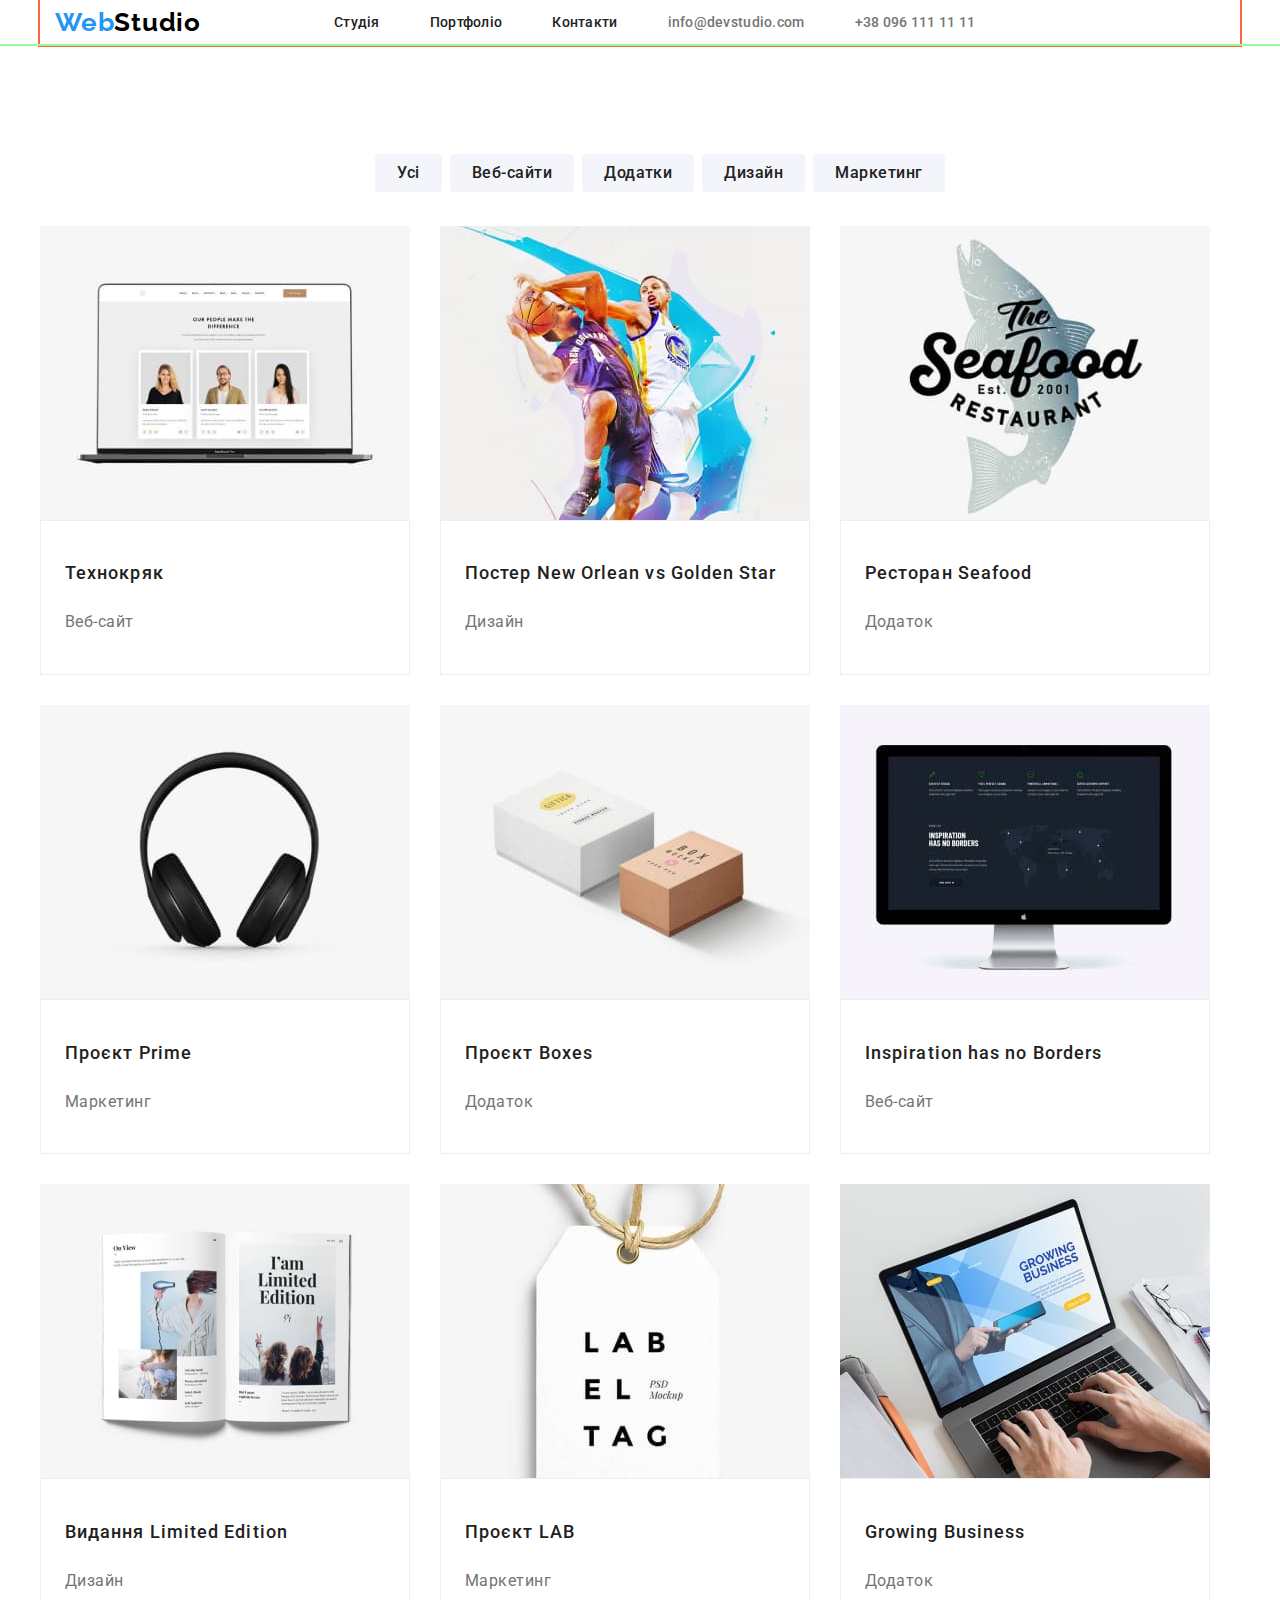
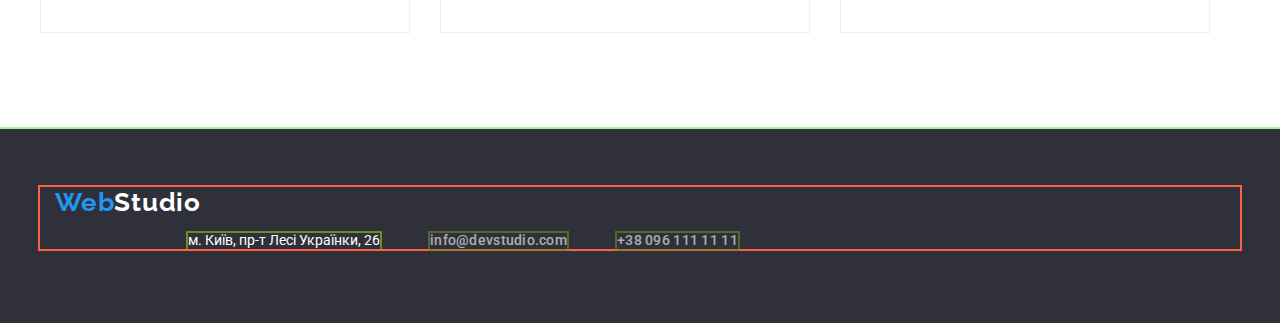
==== portfolio.html @ 07be7e71 "modern-normalize" ====
<!DOCTYPE html>
<html lang="uk">
  <head>
    <meta charset="UTF-8" />
    <meta http-equiv="X-UA-Compatible" content="IE=edge" />
    <meta name="viewport" content="width=device-width, initial-scale=1.0" />
    <meta name="description" content="Студія WebStudio, м. Київ. Інформація" />
    <link rel="preconnect" href="https://fonts.googleapis.com" />
    <link rel="preconnect" href="https://fonts.gstatic.com" crossorigin />
    <link
      href="https://fonts.googleapis.com/css2?family=Raleway:wght@700;900&family=Roboto:wght@400;500;700;900&display=swap"
      rel="stylesheet"
    />
    <link
      rel="stylesheet"
      href="https://cdnjs.cloudflare.com/ajax/libs/modern-normalize/0.6.0/modern-normalize.min.css"
    />
    <link rel="stylesheet" href="./css/styles.css" />
    <title>Студія - портфоліо</title>
  </head>
  <body>
    <header class="header">
      <div class="container">
        <nav class="navigation">
          <a class="logo" href="./index.html"><span class="logo-accent">Web</span>Studio</a>
          <ul class="nav-list no-marker-list">
            <li class="nav-item"><a class="link" href="./index.html">Студія</a></li>
            <li class="nav-item"><a class="link" href="./portfolio.html">Портфоліо</a></li>
            <li class="nav-item"><a class="link" href="#">Контакти</a></li>

            <li class="contacts-item">
              <a class="link" href="mailto:info@devstudio.com">info@devstudio.com</a>
            </li>
            <li class="contacts-item">
              <a class="link" href="tel:+380961111111">+38 096 111 11 11</a>
            </li>
          </ul>
        </nav>
      </div>
    </header>
    <main class="f-main">
      <section class="filters section-dimensions">
        <h1 class="hero-title visually-hidden">--------Портфоліо----------------------------</h1>
        <ul class="filters-list no-marker-list">
          <li class="filters-item">
            <button class="filter-button" type="button">Усі</button>
          </li>
          <li class="filters-item">
            <button class="filter-button" type="button">Веб-сайти</button>
          </li>
          <li class="filters-item">
            <button class="filter-button" type="button">Додатки</button>
          </li>
          <li class="filters-item">
            <button class="filter-button" type="button">Дизайн</button>
          </li>
          <li class="filters-item">
            <button class="filter-button" type="button">Маркетинг</button>
          </li>
        </ul>

        <ul class="cards-list no-marker-list">
          <li class="cards-item">
            <img
              class="cards-item-img"
              src="./images/img8-port1-tehnokriak.jpg"
              alt="Ноутбук"
              width="370"
              height="294"
            />
            <div class="card-wrapper">
              <h2 class="cards-item-title">Технокряк</h2>
              <p class="cards-item-text">Веб-сайт</p>
            </div>
          </li>
          <li class="cards-item">
            <img
              class="cards-item-img"
              src="./images/img9-port2-poster-basket-new-orlean-vs-golden-star.jpg"
              alt="Двоє баскетболісти з м'ячем в динаміці"
              width="370"
              height="294"
            />
            <div class="card-wrapper">
              <h2 class="cards-item-title">Постер New Orlean vs Golden Star</h2>
              <p class="cards-item-text">Дизайн</p>
            </div>
          </li>
          <li class="cards-item">
            <img
              class="cards-item-img"
              src="./images/img10-port3-restaurant-seafood.jpg"
              alt="Силует риби та напис"
              width="370"
              height="294"
            />
            <div class="card-wrapper">
              <h2 class="cards-item-title">Ресторан Seafood</h2>
              <p class="cards-item-text">Додаток</p>
            </div>
          </li>
          <li class="cards-item">
            <img
              class="cards-item-img"
              src="./images/img11-port4-project-prime.jpg"
              alt="Навушники."
              width="370"
              height="294"
            />
            <div class="card-wrapper">
              <h2 class="cards-item-title">Проєкт Prime</h2>
              <p class="cards-item-text">Маркетинг</p>
            </div>
          </li>
          <li class="cards-item">
            <img
              class="cards-item-img"
              src="./images/img12-port5-project-boxes.jpg"
              alt="Дві коробки з написами"
              width="370"
              height="294"
            />
            <div class="card-wrapper">
              <h2 class="cards-item-title">Проєкт Boxes</h2>
              <p class="cards-item-text">Додаток</p>
            </div>
          </li>
          <li class="cards-item">
            <img
              class="cards-item-img"
              src="./images/img13-port6-inspiration-has-no-borders.jpg"
              alt="Рідкокристалічний монітор темного кольору зі світлою ніжкою. На моніторі напис та карта світу на темному фоні."
              width="370"
              height="294"
            />
            <div class="card-wrapper">
              <h2 class="cards-item-title">Inspiration has no Borders</h2>
              <p class="cards-item-text">Веб-сайт</p>
            </div>
          </li>
          <li class="cards-item">
            <img
              class="cards-item-img"
              src="./images/img14-port7-vidannia-limited-edition.jpg"
              alt="Розкрита книга з написами та фото"
              width="370"
              height="294"
            />
            <div class="card-wrapper">
              <h2 class="cards-item-title">Видання Limited Edition</h2>
              <p class="cards-item-text">Дизайн</p>
            </div>
          </li>
          <li class="cards-item">
            <img
              class="cards-item-img"
              src="./images/img15-port8-project-lab.jpg"
              alt="Пеперова бирка на мотузці, напис на бирці - LABEL TAG PSD Mockup"
              width="370"
              height="294"
            />
            <div class="card-wrapper">
              <h2 class="cards-item-title">Проєкт LAB</h2>
              <p class="cards-item-text">Маркетинг</p>
            </div>
          </li>
          <li class="cards-item">
            <img
              class="cards-item-img"
              src="./images/img16-port9-growing-business.jpg"
              alt="Ноутбук з написом на екрані - Growing Business. Руки користувача на клавіатурі, окуляри справа, папки з паперами - зліва"
              width="370"
              height="294"
            />
            <div class="card-wrapper">
              <h2 class="cards-item-title">Growing Business</h2>
              <p class="cards-item-text">Додаток</p>
            </div>
          </li>
        </ul>
      </section>
    </main>
    <footer class="footer">
      <div class="container">
        <a class="logo" href="./index.html"><span class="logo-accent">Web</span>Studio</a>
        <address class="address-footer">
          <!--nav-flex-->
          <ul class="nav-list no-marker-list">
            <li class="nav-item">
              <a
                class="link"
                href="https://goo.gl/maps/CPtrU1FHBa2aNyZL9"
                target="_blank"
                rel="noopener noreferrer nofollow"
                lang="uk"
                >м. Київ, пр-т Лесі Українки, 26</a
              >
            </li>
            <li class="contacts-item">
              <a class="link" href="mailto:info@devstudio.com">info@devstudio.com</a>
            </li>
            <li class="contacts-item">
              <a class="link" href="tel:+380961111111">+38 096 111 11 11</a>
            </li>
          </ul>
        </address>
      </div>
    </footer>
  </body>
</html>
---- css/styles.css ----
html {
  box-sizing: border-box;
}
:root {
  --bgcolor: #f5f5f5;
  --bg-color-grey: #f5f4fa;
  --mainfont: 'Roboto', sans-serif;
  --bannerfont: 'Raleway', sans-serif;
  --bluebtn: #2196f3;
  --bluetextclr: var(--bluebtn);
  --white-bg: #ffffff;
  --whitetxt: #ffffff;
  --bannerclr: #2f303a;
  --fontcolorh3: #212121;
  --fontcolordescrp: #757575;
  --text-wrapper-bg: #f5f4fa;
  --fontblack: #000000;
  --greybtbn: #f4f5fa;
  --background-card-color: #eeeeee;
  --header-frame-color: #ececec;

  /*--blue-order-button-active: #188ce8;*/
  /*--logoshadow: 0px 4px 4px rgba(0, 0, 0, 0.25); /*text-shadow*/
  --our-command-bg: #f5f4fa;
  --button-to-order-active-clr: #188ce8;
  --button-to-order-box-shadow-color: rgba(0, 0, 0, 0.15);
  --opasity-const: 0.6;
}

*,
*::before,
*::after {
  box-sizing: inherit;
}

.h1,
.h2,
.h3,
.h4,
.h5,
.h6,
.ul,
.p {
  margin: 0;
  padding: 0;
}

body {
  background-color: var(--white-bg);
  font-family: var(--mainfont);
  font-size: 14px;
  color: var(--fontblack); /*--fontcolordescrp*/
}

img {
  display: block;
  max-width: 100%;
  height: auto;
}
.visually-hidden {
  position: absolute;
  white-space: nowrap;
  width: 1px;
  height: 1px;
  overflow: hidden;
  border: 0;
  padding: 0;
  clip: rect(0 0 0 0);
  clip-path: inset(50%);
  margin: -1px;
}
.container {
  width: 1200px;
  margin-left: auto;
  margin-right: auto;
  padding-left: 15px;
  padding-right: 15px;
  outline: 2px solid tomato; /*Репета-стайл*/
}

/*.contact-list*/
.nav-flex,
.navigation {
  display: flex;
  align-items: center;
}
/*.nav-block {
  display: block;
}*/
/*
.contact-list {
  display: flex;
  margin-left: auto;
  gap: 50px;
}*/
.section-dimensions {
  width: 100%;
  padding-top: 94px;
  padding-bottom: 94px;
  outline: 2px solid palegreen; /*Репета-стайл*/
}
.feature-text,
.team-person-text {
  color: var(--fontcolordescrp);
}

.header {
  border-bottom: 1px solid var(--header-frame-color);
}
/*
.f-main {
  border: 1px solid #eeeeee;
}
*/
.no-marker-list {
  list-style-type: none;
}
.navigation .link {
  font-weight: 500;
  font-size: 14px;
  line-height: 1.14;
  letter-spacing: 0.02em;
  text-decoration: none;
  color: var(--fontcolorh3);
}
.contacts-item .link {
  font-weight: 500;
  font-size: 14px;
  line-height: 1.14;
  letter-spacing: 0.02em;
  text-decoration: none;
  color: var(--fontcolordescrp);
}
.footer {
  padding-top: 60px;
  padding-bottom: 60px;
  color: var(--whitetxt);
  background-color: var(--bannerclr);
  /*margin-left: 0px;
  flex-direction: column;
  text-align: left;*/
}
.footer .logo {
  display: inline-block;
  margin-bottom: 20 px;
  /*margin: 0 auto;*/
}
.footer .link {
  line-height: 1.14;
  text-decoration: none;
  font-style: normal;
  color: var(--whitetxt);
  vertical-align: middle;
}
.footer .contacts-item {
  opacity: var(--opasity-const);
}

.address-footer {
  /*margin-left: 0px;
  flex-direction: column;
  text-align: left;*/
}
.address-footer .link {
  /*padding-left: 0px;*/
  display: inline-block;
  /*max-width: 231px;*/
  margin: 0 auto;
  outline: 2px solid olivedrab; /*Репета-стайл*/
}

.nav-list {
  display: flex;
  gap: 50px;
  margin-left: 93px;
}
.logo {
  font-size: 26px;
  letter-spacing: 0.03em;
  text-decoration: none;
  font-family: var(--bannerfont);
  color: inherit; /*var(--fontblack);*/
  font-weight: 700;
  line-height: 1.19;
}
.logo-accent {
  color: var(--bluetextclr);
}

.no-marker-list .nav-item > .link:hover,
.no-marker-list .contacts-item > .link:hover {
  color: var(--bluetextclr);
  cursor: pointer;
}
.no-marker-list .nav-item > .link:active,
.no-marker-list .contacts-item > .link:active {
  color: var(--bluetextclr);
}
.no-marker-list .nav-item > .link:focus,
.no-marker-list .contacts-item > .link:focus {
  color: var(--bluetextclr);
}

.all-big-chars {
  text-transform: uppercase;
}
.hero {
  width: 100%;
  background-color: var(--bannerclr);
  padding-top: 200px;
  padding-bottom: 200px;
  text-align: center;
}

.hero-title {
  max-width: 696px;
  margin-bottom: 30px;
  margin-left: auto;
  margin-right: auto;
  font-size: 44px;
  letter-spacing: 0.06em;
  font-weight: 900;
  color: var(--whitetxt);
  line-height: 1.36;
}

.hero-button {
  display: inline-block;
  padding: 10px 32px;
  min-width: 216px;
  font-family: inherit;
  color: var(--whitetxt);
  /*border-collapse: collapse;*/
  border: none;
  background-color: var(--bluebtn);
  cursor: pointer;
  box-shadow: 0px 4px 4px var(--button-to-order-box-shadow-color);
  font-size: 16px;
  /*width: 216px;*/
  /*height: 50px;*/
  border-radius: 4px;
  font-weight: 700;
  line-height: 1.87;
  letter-spacing: 0.06em;
}
.hero-button:hover,
.hero-button:focus {
  background: var(--button-to-order-active-clr);
}

.features {
  /*display: flex;*/
  /*padding-left: 215px;
  padding-right: 215px;*/
}
.features-list {
  display: flex;
  flex-direction: row;
  gap: 30px;
}
.feature-item {
  width: 270px;
}
.feature-title {
  margin-bottom: 10px;
  text-transform: uppercase;
  color: var(--fontcolorh3);
  font-weight: 700;
  font-size: 14px;
  line-height: 1.14;
  letter-spacing: 0.03em;
}
.feature-text {
  line-height: 1.71;
  width: 270px;
  letter-spacing: 0.03em;
}

.about {
  margin-top: 0;
  /*padding-top: 0;*/
}
.about-title {
  margin-bottom: 50px;
  font-size: 36px;
  line-height: 1.16;
  letter-spacing: 0.03em;
  color: var(--fontcolorh3);
  text-align: center;
}

.about-list {
  display: flex;
  flex-direction: row;
  gap: 30px;
}
.about-item {
}
.about-image {
}

.features-title,
.team-title {
  font-size: 36px;
  font-weight: 700;
  color: var(--fontcolorh3);
  line-height: 1.16;
  letter-spacing: 0.03em;
  text-align: center;
}

.team {
  background-color: var(--our-command-bg);
  margin-top: 0;
  /*padding-top: 0;*/
}
.team-list {
  display: flex;
  flex-direction: row;
  gap: 30px;
}
.text-wrapper {
  margin-bottom: 0px;
  padding-bottom: 30px;
  padding-top: 30px;
  width: 270px;
  border-radius: 0px 0px 4px 4px;
  /*box-shadow: 0px 1px 3px rgba(0, 0, 0, 0.12), 0px 1px 1px rgba(0, 0, 0, 0.14),
    0px 2px 1px rgba(0, 0, 0, 0.2);*/
  text-align: center;
  background: var(--white-bg);
}
.team-person-title {
  font-size: 16px;
  font-weight: 500;
  color: var(--fontcolorh3);
  line-height: 1.19;
  letter-spacing: 0.03em;
}

.team-person-text {
  font-size: 16px;
  color: var(--fontcolordescrp);
  line-height: 1.19;
  letter-spacing: 0.03em;
}
/*.feature-item {
  width: 270px;
}*/
.filters {
  /*background-color: var(--bg-color-grey);*/
}
.filters-list {
  display: flex;
  flex-direction: row;
  justify-content: center;
  gap: 8px;
  margin-bottom: 34px;
}
.filter-button {
  border: none;
  border-radius: 4px;
  padding: 6px 22px;
  cursor: pointer;
  background-color: var(--greybtbn);
  color: var(--fontcolorh3);
  font-size: 16px;
  font-family: inherit;
  font-weight: 500;
  line-height: 1.6;
  text-align: center;
  letter-spacing: 0.03em;
}
.filters-list .filter-button:hover,
.filters-list .filter-button:focus {
  background-color: var(--bluebtn);
  color: var(--whitetxt);
  /* box-shadow: 0px 3px 1px rgba(0, 0, 0, 0.1), 0px 1px 2px rgba(0, 0, 0, 0.08),
    0px 2px 2px rgba(0, 0, 0, 0.12);*/
}

.cards {
  /**/
}
.cards-list {
  display: flex;
  flex-wrap: wrap;
  /*flex-direction: row;*/
  margin-bottom: -30px;
  margin-right: -30px;
  /*gap: 30px;*/
}
.cards-item {
  /*background-color: var(--background-card-color);*/
  width: calc(100% / 3) - 30px;
  margin-right: 30px;
  margin-bottom: 30px;
}
.card-wrapper {
  padding: 20px 24px;
  border: 1px solid var(--background-card-color);
  background-color: var(--white-bg);
}
.cards-item-img {
}
.cards-item-title {
  margin-bottom: 4px;
  font-size: 18px;
  font-weight: 500;
  color: var(--fontcolorh3);
  line-height: 2;
  letter-spacing: 0.06em;
}
.cards-item-text {
  font-size: 16px;
  color: var(--fontcolordescrp);
  line-height: 1.88;
  letter-spacing: 0.03em;
}
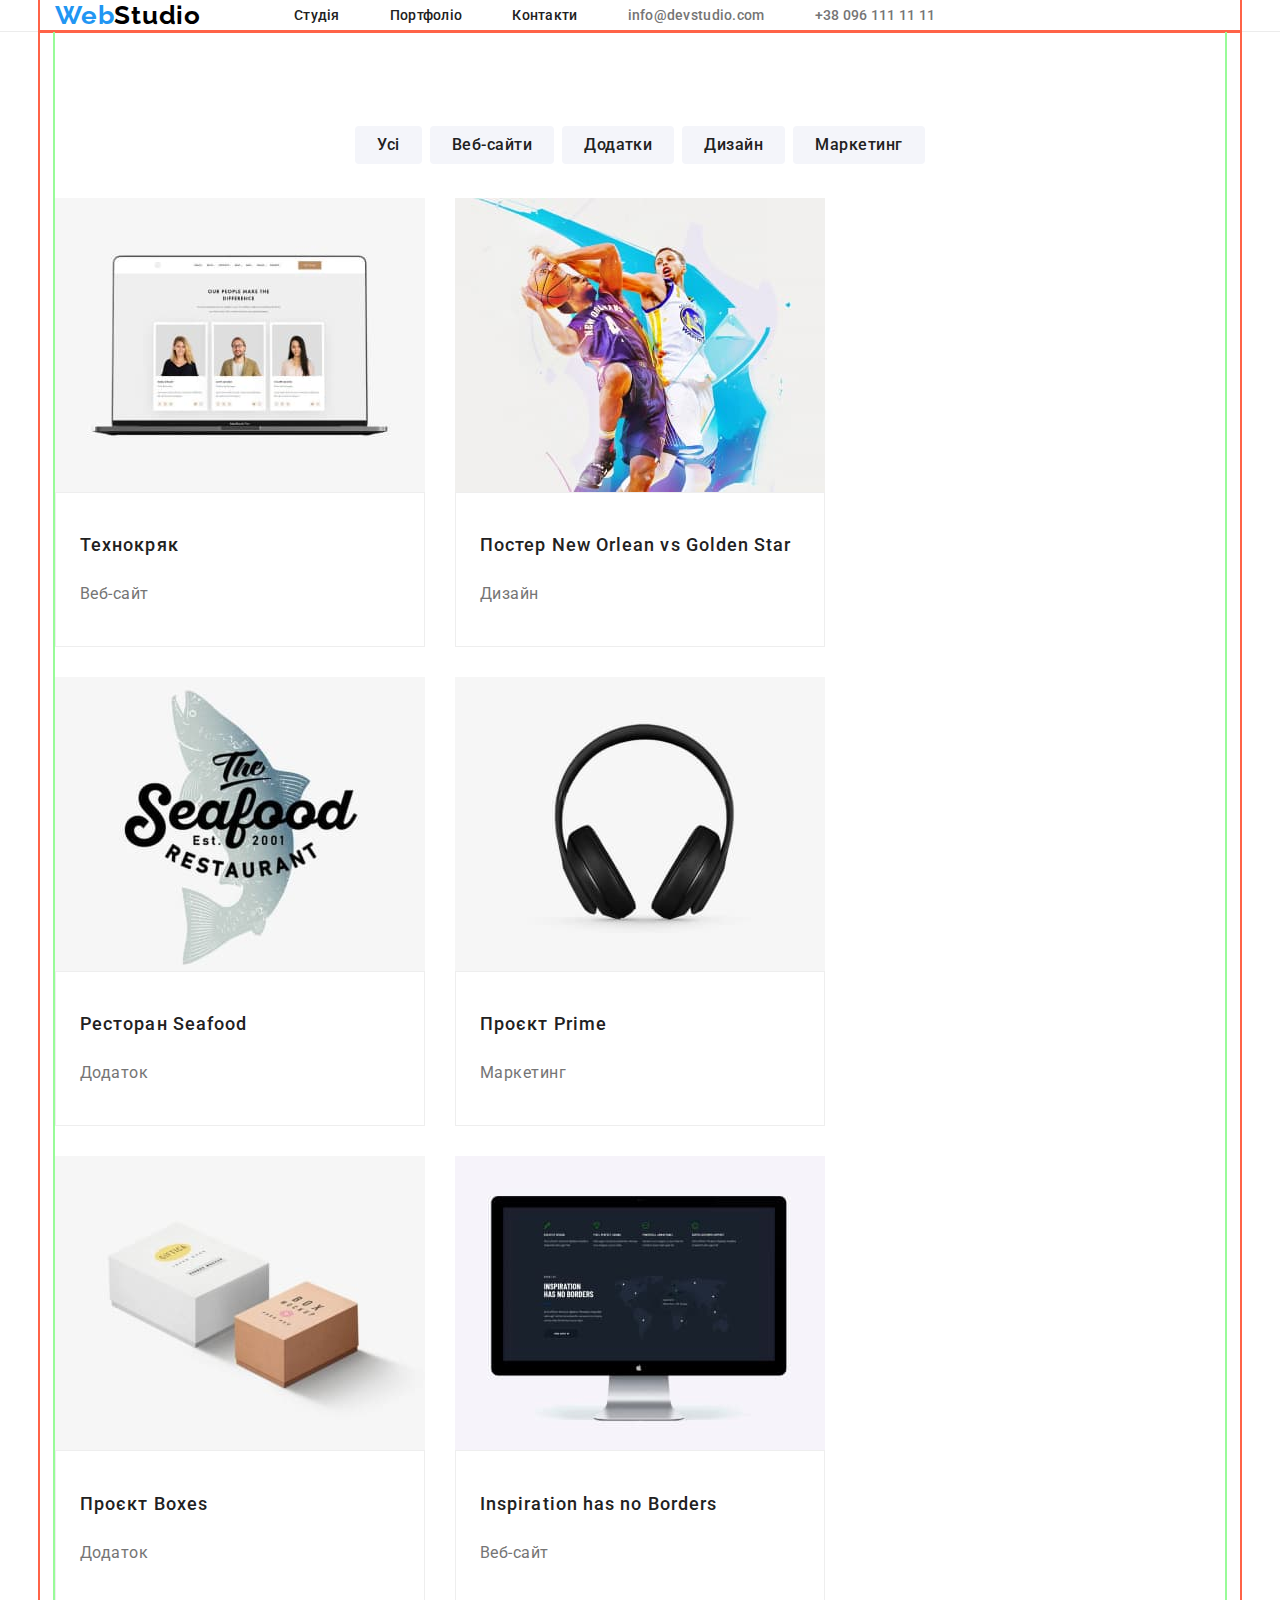
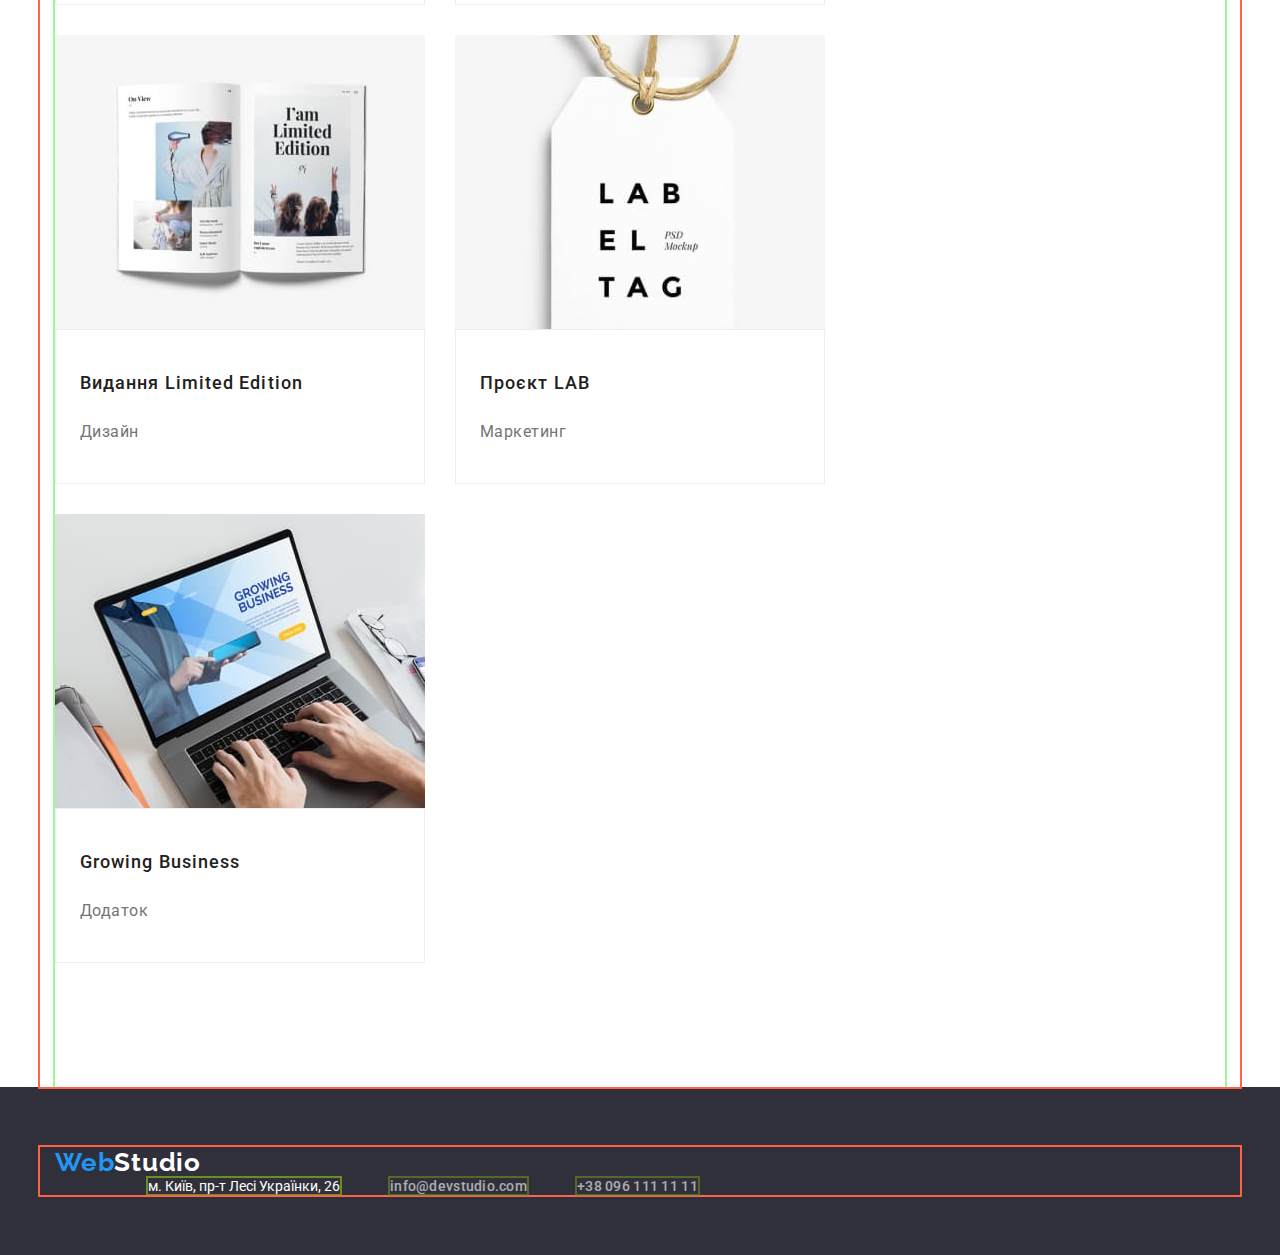
==== commit f864efcf: "some ul" ====
--- a/portfolio.html
+++ b/portfolio.html
@@ -22,7 +22,9 @@
     <header class="header">
       <div class="container">
         <nav class="navigation">
-          <a class="logo" href="./index.html"><span class="logo-accent">Web</span>Studio</a>
+          <a class="logo header-logo" href="./index.html"
+            ><span class="logo-accent">Web</span>Studio</a
+          >
           <ul class="nav-list no-marker-list">
             <li class="nav-item"><a class="link" href="./index.html">Студія</a></li>
             <li class="nav-item"><a class="link" href="./portfolio.html">Портфоліо</a></li>
@@ -39,146 +41,148 @@
       </div>
     </header>
     <main class="f-main">
-      <section class="filters section-dimensions">
-        <h1 class="hero-title visually-hidden">--------Портфоліо----------------------------</h1>
-        <ul class="filters-list no-marker-list">
-          <li class="filters-item">
-            <button class="filter-button" type="button">Усі</button>
-          </li>
-          <li class="filters-item">
-            <button class="filter-button" type="button">Веб-сайти</button>
-          </li>
-          <li class="filters-item">
-            <button class="filter-button" type="button">Додатки</button>
-          </li>
-          <li class="filters-item">
-            <button class="filter-button" type="button">Дизайн</button>
-          </li>
-          <li class="filters-item">
-            <button class="filter-button" type="button">Маркетинг</button>
-          </li>
-        </ul>
+      <div class="container">
+        <section class="filters section-dimensions">
+          <h1 class="hero-title visually-hidden">--------Портфоліо----------------------------</h1>
+          <ul class="filters-list no-marker-list">
+            <li class="filters-item">
+              <button class="filter-button" type="button">Усі</button>
+            </li>
+            <li class="filters-item">
+              <button class="filter-button" type="button">Веб-сайти</button>
+            </li>
+            <li class="filters-item">
+              <button class="filter-button" type="button">Додатки</button>
+            </li>
+            <li class="filters-item">
+              <button class="filter-button" type="button">Дизайн</button>
+            </li>
+            <li class="filters-item">
+              <button class="filter-button" type="button">Маркетинг</button>
+            </li>
+          </ul>
 
-        <ul class="cards-list no-marker-list">
-          <li class="cards-item">
-            <img
-              class="cards-item-img"
-              src="./images/img8-port1-tehnokriak.jpg"
-              alt="Ноутбук"
-              width="370"
-              height="294"
-            />
-            <div class="card-wrapper">
-              <h2 class="cards-item-title">Технокряк</h2>
-              <p class="cards-item-text">Веб-сайт</p>
-            </div>
-          </li>
-          <li class="cards-item">
-            <img
-              class="cards-item-img"
-              src="./images/img9-port2-poster-basket-new-orlean-vs-golden-star.jpg"
-              alt="Двоє баскетболісти з м'ячем в динаміці"
-              width="370"
-              height="294"
-            />
-            <div class="card-wrapper">
-              <h2 class="cards-item-title">Постер New Orlean vs Golden Star</h2>
-              <p class="cards-item-text">Дизайн</p>
-            </div>
-          </li>
-          <li class="cards-item">
-            <img
-              class="cards-item-img"
-              src="./images/img10-port3-restaurant-seafood.jpg"
-              alt="Силует риби та напис"
-              width="370"
-              height="294"
-            />
-            <div class="card-wrapper">
-              <h2 class="cards-item-title">Ресторан Seafood</h2>
-              <p class="cards-item-text">Додаток</p>
-            </div>
-          </li>
-          <li class="cards-item">
-            <img
-              class="cards-item-img"
-              src="./images/img11-port4-project-prime.jpg"
-              alt="Навушники."
-              width="370"
-              height="294"
-            />
-            <div class="card-wrapper">
-              <h2 class="cards-item-title">Проєкт Prime</h2>
-              <p class="cards-item-text">Маркетинг</p>
-            </div>
-          </li>
-          <li class="cards-item">
-            <img
-              class="cards-item-img"
-              src="./images/img12-port5-project-boxes.jpg"
-              alt="Дві коробки з написами"
-              width="370"
-              height="294"
-            />
-            <div class="card-wrapper">
-              <h2 class="cards-item-title">Проєкт Boxes</h2>
-              <p class="cards-item-text">Додаток</p>
-            </div>
-          </li>
-          <li class="cards-item">
-            <img
-              class="cards-item-img"
-              src="./images/img13-port6-inspiration-has-no-borders.jpg"
-              alt="Рідкокристалічний монітор темного кольору зі світлою ніжкою. На моніторі напис та карта світу на темному фоні."
-              width="370"
-              height="294"
-            />
-            <div class="card-wrapper">
-              <h2 class="cards-item-title">Inspiration has no Borders</h2>
-              <p class="cards-item-text">Веб-сайт</p>
-            </div>
-          </li>
-          <li class="cards-item">
-            <img
-              class="cards-item-img"
-              src="./images/img14-port7-vidannia-limited-edition.jpg"
-              alt="Розкрита книга з написами та фото"
-              width="370"
-              height="294"
-            />
-            <div class="card-wrapper">
-              <h2 class="cards-item-title">Видання Limited Edition</h2>
-              <p class="cards-item-text">Дизайн</p>
-            </div>
-          </li>
-          <li class="cards-item">
-            <img
-              class="cards-item-img"
-              src="./images/img15-port8-project-lab.jpg"
-              alt="Пеперова бирка на мотузці, напис на бирці - LABEL TAG PSD Mockup"
-              width="370"
-              height="294"
-            />
-            <div class="card-wrapper">
-              <h2 class="cards-item-title">Проєкт LAB</h2>
-              <p class="cards-item-text">Маркетинг</p>
-            </div>
-          </li>
-          <li class="cards-item">
-            <img
-              class="cards-item-img"
-              src="./images/img16-port9-growing-business.jpg"
-              alt="Ноутбук з написом на екрані - Growing Business. Руки користувача на клавіатурі, окуляри справа, папки з паперами - зліва"
-              width="370"
-              height="294"
-            />
-            <div class="card-wrapper">
-              <h2 class="cards-item-title">Growing Business</h2>
-              <p class="cards-item-text">Додаток</p>
-            </div>
-          </li>
-        </ul>
-      </section>
+          <ul class="cards-list no-marker-list">
+            <li class="cards-item">
+              <img
+                class="cards-item-img"
+                src="./images/img8-port1-tehnokriak.jpg"
+                alt="Ноутбук"
+                width="370"
+                height="294"
+              />
+              <div class="card-wrapper">
+                <h2 class="cards-item-title">Технокряк</h2>
+                <p class="cards-item-text">Веб-сайт</p>
+              </div>
+            </li>
+            <li class="cards-item">
+              <img
+                class="cards-item-img"
+                src="./images/img9-port2-poster-basket-new-orlean-vs-golden-star.jpg"
+                alt="Двоє баскетболісти з м'ячем в динаміці"
+                width="370"
+                height="294"
+              />
+              <div class="card-wrapper">
+                <h2 class="cards-item-title">Постер New Orlean vs Golden Star</h2>
+                <p class="cards-item-text">Дизайн</p>
+              </div>
+            </li>
+            <li class="cards-item">
+              <img
+                class="cards-item-img"
+                src="./images/img10-port3-restaurant-seafood.jpg"
+                alt="Силует риби та напис"
+                width="370"
+                height="294"
+              />
+              <div class="card-wrapper">
+                <h2 class="cards-item-title">Ресторан Seafood</h2>
+                <p class="cards-item-text">Додаток</p>
+              </div>
+            </li>
+            <li class="cards-item">
+              <img
+                class="cards-item-img"
+                src="./images/img11-port4-project-prime.jpg"
+                alt="Навушники."
+                width="370"
+                height="294"
+              />
+              <div class="card-wrapper">
+                <h2 class="cards-item-title">Проєкт Prime</h2>
+                <p class="cards-item-text">Маркетинг</p>
+              </div>
+            </li>
+            <li class="cards-item">
+              <img
+                class="cards-item-img"
+                src="./images/img12-port5-project-boxes.jpg"
+                alt="Дві коробки з написами"
+                width="370"
+                height="294"
+              />
+              <div class="card-wrapper">
+                <h2 class="cards-item-title">Проєкт Boxes</h2>
+                <p class="cards-item-text">Додаток</p>
+              </div>
+            </li>
+            <li class="cards-item">
+              <img
+                class="cards-item-img"
+                src="./images/img13-port6-inspiration-has-no-borders.jpg"
+                alt="Рідкокристалічний монітор темного кольору зі світлою ніжкою. На моніторі напис та карта світу на темному фоні."
+                width="370"
+                height="294"
+              />
+              <div class="card-wrapper">
+                <h2 class="cards-item-title">Inspiration has no Borders</h2>
+                <p class="cards-item-text">Веб-сайт</p>
+              </div>
+            </li>
+            <li class="cards-item">
+              <img
+                class="cards-item-img"
+                src="./images/img14-port7-vidannia-limited-edition.jpg"
+                alt="Розкрита книга з написами та фото"
+                width="370"
+                height="294"
+              />
+              <div class="card-wrapper">
+                <h2 class="cards-item-title">Видання Limited Edition</h2>
+                <p class="cards-item-text">Дизайн</p>
+              </div>
+            </li>
+            <li class="cards-item">
+              <img
+                class="cards-item-img"
+                src="./images/img15-port8-project-lab.jpg"
+                alt="Пеперова бирка на мотузці, напис на бирці - LABEL TAG PSD Mockup"
+                width="370"
+                height="294"
+              />
+              <div class="card-wrapper">
+                <h2 class="cards-item-title">Проєкт LAB</h2>
+                <p class="cards-item-text">Маркетинг</p>
+              </div>
+            </li>
+            <li class="cards-item">
+              <img
+                class="cards-item-img"
+                src="./images/img16-port9-growing-business.jpg"
+                alt="Ноутбук з написом на екрані - Growing Business. Руки користувача на клавіатурі, окуляри справа, папки з паперами - зліва"
+                width="370"
+                height="294"
+              />
+              <div class="card-wrapper">
+                <h2 class="cards-item-title">Growing Business</h2>
+                <p class="cards-item-text">Додаток</p>
+              </div>
+            </li>
+          </ul>
+        </section>
+      </div>
     </main>
     <footer class="footer">
       <div class="container">
--- a/css/styles.css
+++ b/css/styles.css
@@ -83,6 +83,7 @@
 .navigation {
   display: flex;
   align-items: center;
+  flex-direction: row;
 }
 /*.nav-block {
   display: block;
@@ -114,6 +115,8 @@
 */
 .no-marker-list {
   list-style-type: none;
+  margin: 0;
+  padding: 0;
 }
 .navigation .link {
   font-weight: 500;
@@ -136,13 +139,12 @@
   padding-bottom: 60px;
   color: var(--whitetxt);
   background-color: var(--bannerclr);
-  /*margin-left: 0px;
+  display: flex;
   flex-direction: column;
-  text-align: left;*/
 }
 .footer .logo {
   display: inline-block;
-  margin-bottom: 20 px;
+  /*margin-bottom: 20px;*/
   /*margin: 0 auto;*/
 }
 .footer .link {
@@ -155,16 +157,17 @@
 .footer .contacts-item {
   opacity: var(--opasity-const);
 }
-
+/*
+.contacts-item:not(:last-child) {
+  margin-bottom: 9px;
+}*/
 .address-footer {
-  /*margin-left: 0px;
-  flex-direction: column;
-  text-align: left;*/
 }
 .address-footer .link {
   /*padding-left: 0px;*/
-  display: inline-block;
+  /*display: inline-block;*/
   /*max-width: 231px;*/
+  flex-direction: column;
   margin: 0 auto;
   outline: 2px solid olivedrab; /*Репета-стайл*/
 }
@@ -173,6 +176,13 @@
   display: flex;
   gap: 50px;
   margin-left: 93px;
+}
+.header-logo {
+  padding 24px 0;
+}
+.footer-logo
+{
+  padding 24px 0;
 }
 .logo {
   font-size: 26px;
@@ -386,8 +396,9 @@
   display: flex;
   flex-wrap: wrap;
   /*flex-direction: row;*/
-  margin-bottom: -30px;
-  margin-right: -30px;
+  /*max-width: 1200px;*/
+  /*margin-bottom: -30px;
+  margin-right: -30px;*/
   /*gap: 30px;*/
 }
 .cards-item {
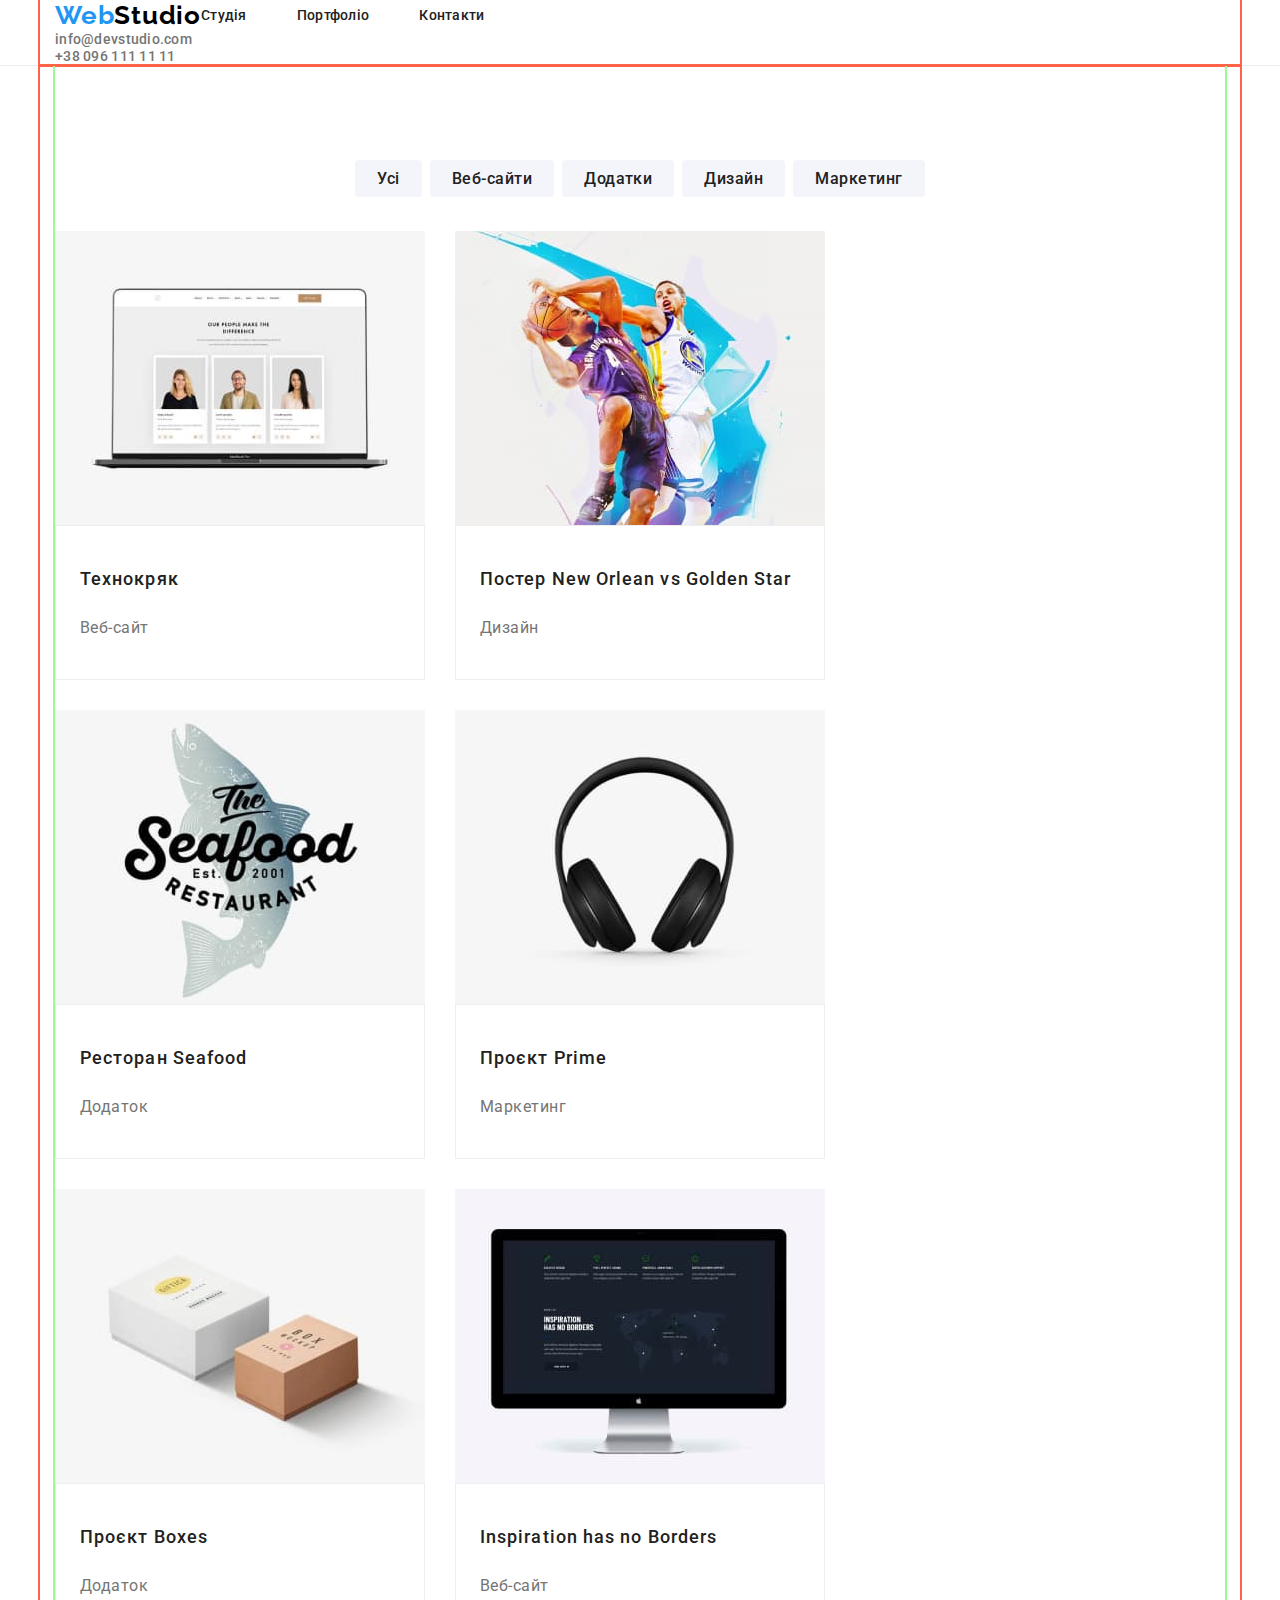
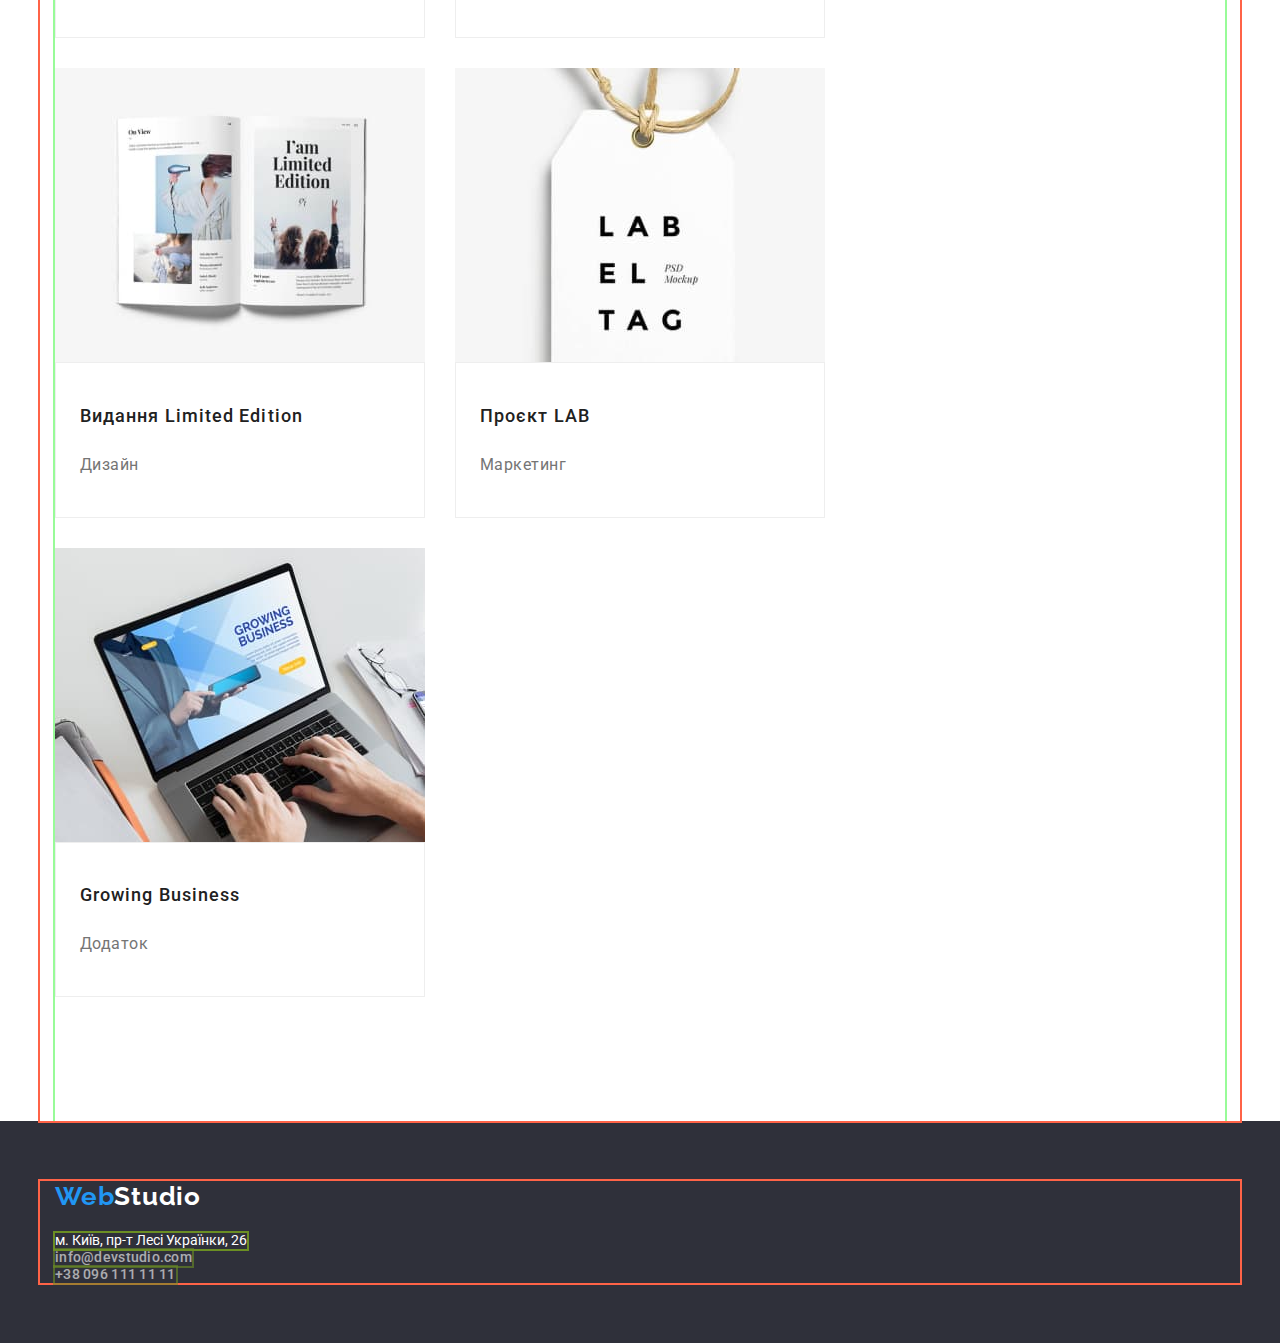
==== commit 8011fc0c: "bredogen-1" ====
--- a/portfolio.html
+++ b/portfolio.html
@@ -29,15 +29,16 @@
             <li class="nav-item"><a class="link" href="./index.html">Студія</a></li>
             <li class="nav-item"><a class="link" href="./portfolio.html">Портфоліо</a></li>
             <li class="nav-item"><a class="link" href="#">Контакти</a></li>
-
-            <li class="contacts-item">
-              <a class="link" href="mailto:info@devstudio.com">info@devstudio.com</a>
-            </li>
-            <li class="contacts-item">
-              <a class="link" href="tel:+380961111111">+38 096 111 11 11</a>
-            </li>
           </ul>
         </nav>
+        <ul class="contacts-list no-marker-list">
+          <li class="contacts-item">
+            <a class="link" href="mailto:info@devstudio.com">info@devstudio.com</a>
+          </li>
+          <li class="contacts-item">
+            <a class="link" href="tel:+380961111111">+38 096 111 11 11</a>
+          </li>
+        </ul>
       </div>
     </header>
     <main class="f-main">
@@ -200,6 +201,8 @@
                 >м. Київ, пр-т Лесі Українки, 26</a
               >
             </li>
+          </ul>
+          <ul class="contacts-list no-marker-list">
             <li class="contacts-item">
               <a class="link" href="mailto:info@devstudio.com">info@devstudio.com</a>
             </li>
--- a/css/styles.css
+++ b/css/styles.css
@@ -144,10 +144,11 @@
 }
 .footer .logo {
   display: inline-block;
-  /*margin-bottom: 20px;*/
+  margin-bottom: 20px;
   /*margin: 0 auto;*/
 }
 .footer .link {
+  display: inline-block;
   line-height: 1.14;
   text-decoration: none;
   font-style: normal;
@@ -167,7 +168,7 @@
   /*padding-left: 0px;*/
   /*display: inline-block;*/
   /*max-width: 231px;*/
-  flex-direction: column;
+  /*flex-direction: column;*/
   margin: 0 auto;
   outline: 2px solid olivedrab; /*Репета-стайл*/
 }
@@ -175,7 +176,7 @@
 .nav-list {
   display: flex;
   gap: 50px;
-  margin-left: 93px;
+  /*margin-left: 93px;*/
 }
 .header-logo {
   padding 24px 0;
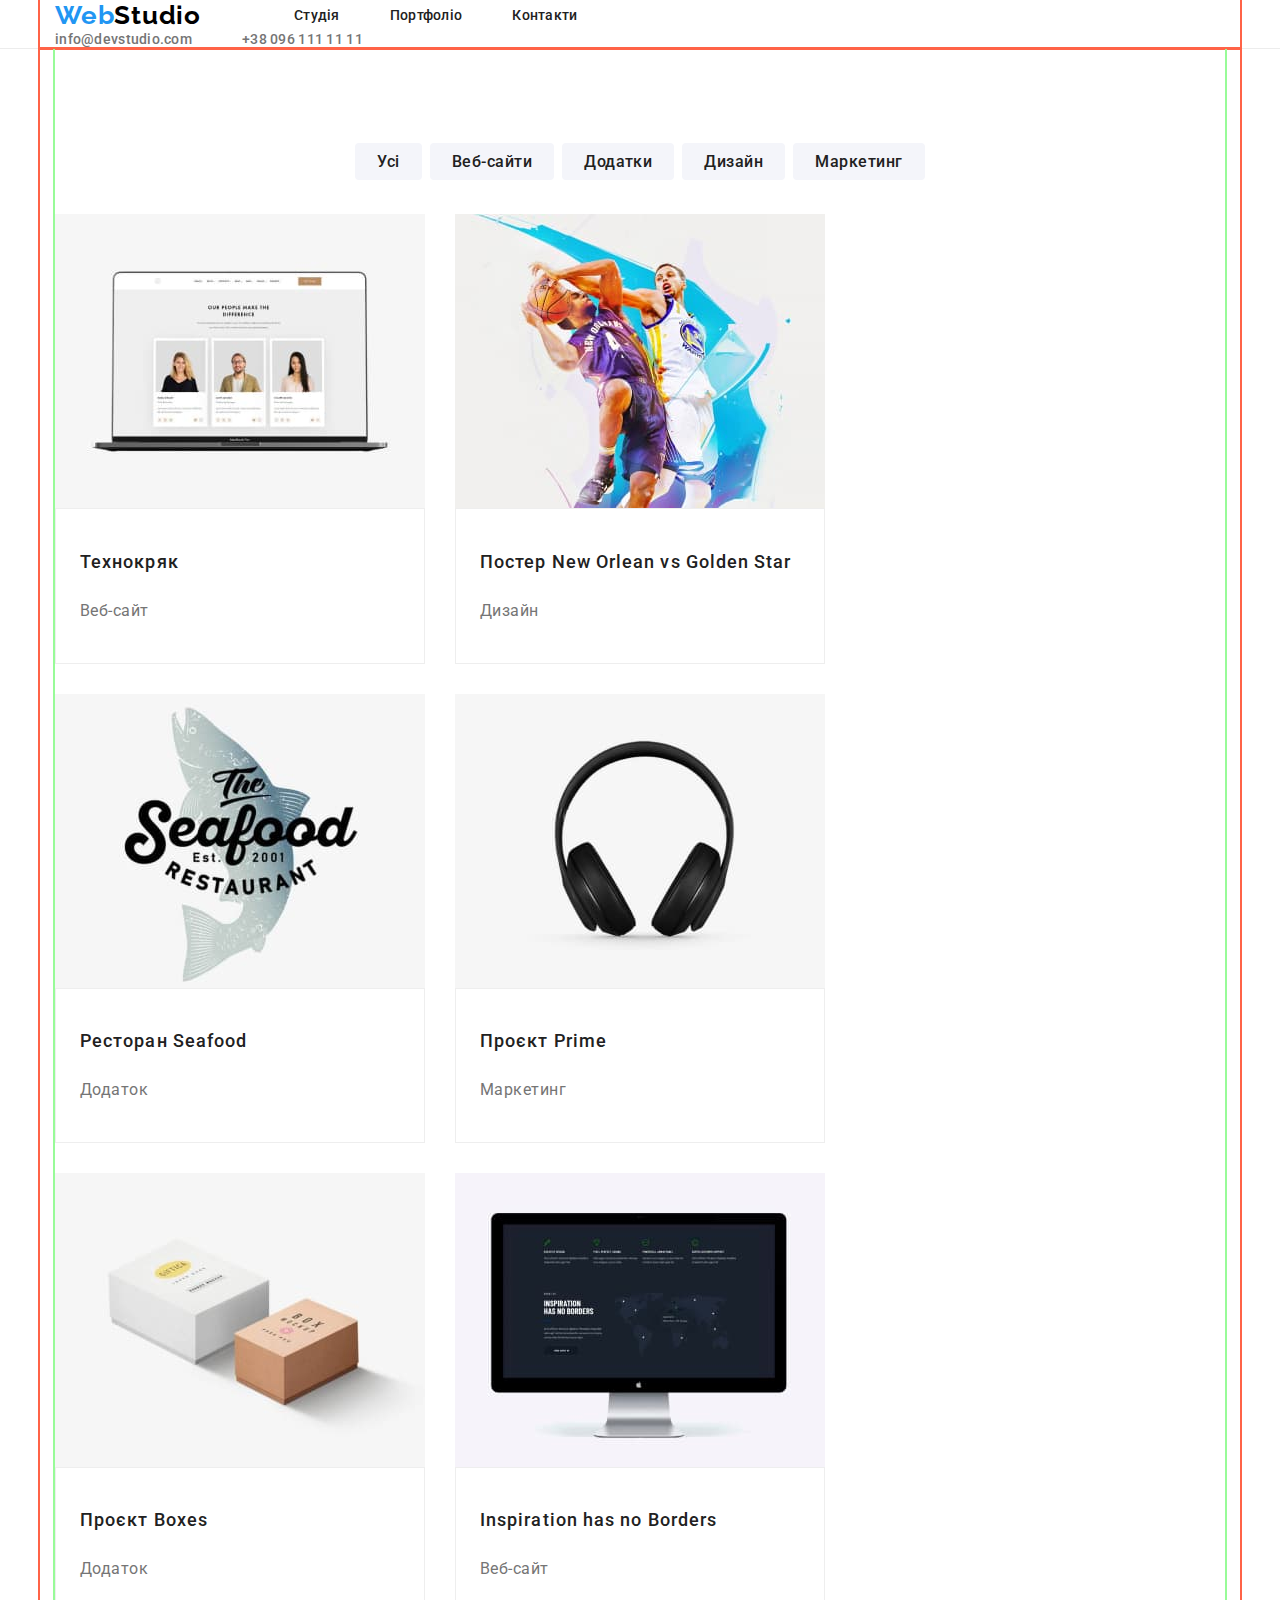
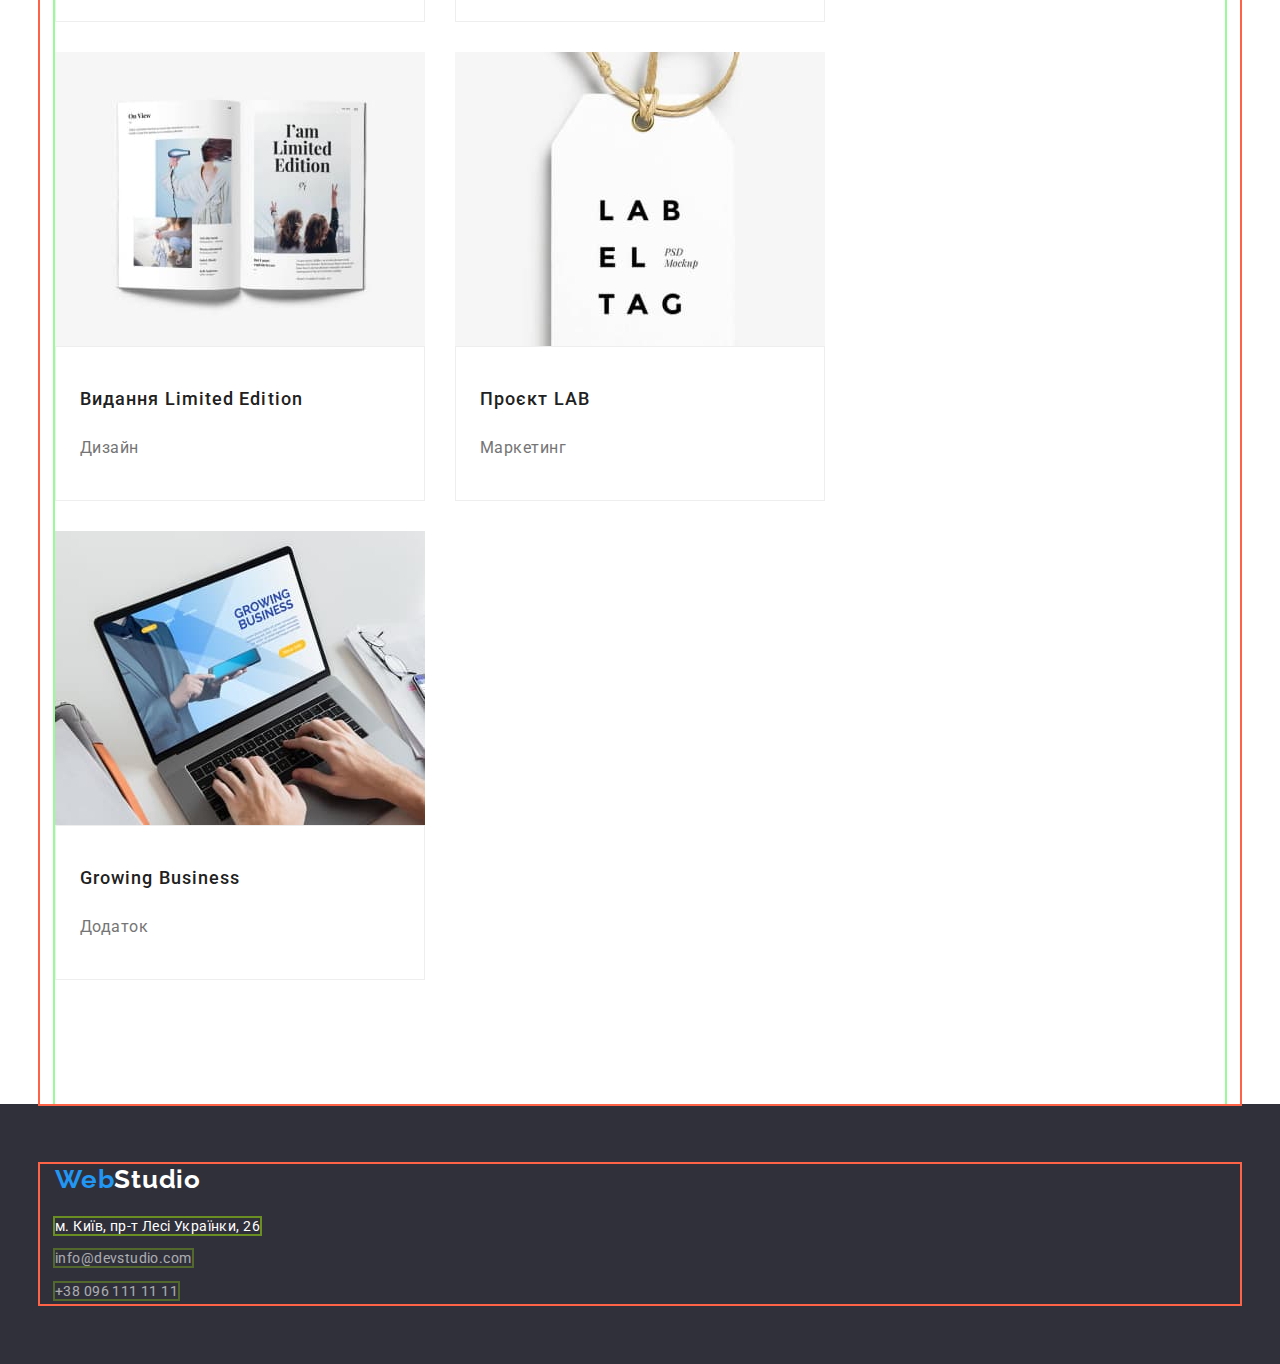
==== commit de2c4a43: "footer_new_try" ====
--- a/portfolio.html
+++ b/portfolio.html
@@ -190,10 +190,10 @@
         <a class="logo" href="./index.html"><span class="logo-accent">Web</span>Studio</a>
         <address class="address-footer">
           <!--nav-flex-->
-          <ul class="nav-list no-marker-list">
-            <li class="nav-item">
+          <ul class="address-list no-marker-list">
+            <li class="address-item">
               <a
-                class="link"
+                class="address-link"
                 href="https://goo.gl/maps/CPtrU1FHBa2aNyZL9"
                 target="_blank"
                 rel="noopener noreferrer nofollow"
@@ -201,13 +201,11 @@
                 >м. Київ, пр-т Лесі Українки, 26</a
               >
             </li>
-          </ul>
-          <ul class="contacts-list no-marker-list">
-            <li class="contacts-item">
-              <a class="link" href="mailto:info@devstudio.com">info@devstudio.com</a>
-            </li>
-            <li class="contacts-item">
-              <a class="link" href="tel:+380961111111">+38 096 111 11 11</a>
+            <li class="address-item">
+              <a class="address-link" href="mailto:info@devstudio.com">info@devstudio.com</a>
+            </li>
+            <li class="address-item">
+              <a class="address-link" href="tel:+380961111111">+38 096 111 11 11</a>
             </li>
           </ul>
         </address>
--- a/css/styles.css
+++ b/css/styles.css
@@ -88,16 +88,18 @@
 /*.nav-block {
   display: block;
 }*/
-/*
-.contact-list {
+
+.contacts-list {
   display: flex;
   margin-left: auto;
   gap: 50px;
-}*/
+}
 .section-dimensions {
   width: 100%;
   padding-top: 94px;
   padding-bottom: 94px;
+  /*margin-left: 0px;
+  margin-right: 0px;*/
   outline: 2px solid palegreen; /*Репета-стайл*/
 }
 .feature-text,
@@ -134,6 +136,7 @@
   text-decoration: none;
   color: var(--fontcolordescrp);
 }
+
 .footer {
   padding-top: 60px;
   padding-bottom: 60px;
@@ -155,28 +158,39 @@
   color: var(--whitetxt);
   vertical-align: middle;
 }
-.footer .contacts-item {
+
+/*.footer .contacts-item {
   opacity: var(--opasity-const);
-}
+}*/
 /*
 .contacts-item:not(:last-child) {
   margin-bottom: 9px;
 }*/
 .address-footer {
-}
-.address-footer .link {
-  /*padding-left: 0px;*/
-  /*display: inline-block;*/
-  /*max-width: 231px;*/
-  /*flex-direction: column;*/
-  margin: 0 auto;
+  font-style: inherit;
+  
+}
+.address-item:not(:last-child)
+{
+  margin-bottom: 9px;
+}
+.address-item:nth-child(n+2)
+{
+  color: var(--whitetxt);
+  opacity: var(--opasity-const);
+}
+.address-link {
+  color: var(--whitetxt);
+  text-decoration: none;
+  letter-spacing: 0.03em;
+  line-height: 1.71;
   outline: 2px solid olivedrab; /*Репета-стайл*/
 }
 
 .nav-list {
   display: flex;
   gap: 50px;
-  /*margin-left: 93px;*/
+  margin-left: 93px;
 }
 .header-logo {
   padding 24px 0;
@@ -185,6 +199,7 @@
 {
   padding 24px 0;
 }
+
 .logo {
   font-size: 26px;
   letter-spacing: 0.03em;
@@ -198,20 +213,23 @@
   color: var(--bluetextclr);
 }
 
-.no-marker-list .nav-item > .link:hover,
-.no-marker-list .contacts-item > .link:hover {
+.nav-item > .link:hover,
+.contacts-item > .link:hover,
+.address-item > .address-link:hover {
   color: var(--bluetextclr);
   cursor: pointer;
 }
-.no-marker-list .nav-item > .link:active,
-.no-marker-list .contacts-item > .link:active {
+.nav-item > .link:active,
+.contacts-item > .link:active
+.address-item > .address-link:hover  {
   color: var(--bluetextclr);
 }
-.no-marker-list .nav-item > .link:focus,
-.no-marker-list .contacts-item > .link:focus {
+.nav-item > .link:focus,
+.contacts-item > .link:focus
+.address-item > .address-link:hover  {
   color: var(--bluetextclr);
 }
-
+/*.no-marker-list*/ 
 .all-big-chars {
   text-transform: uppercase;
 }
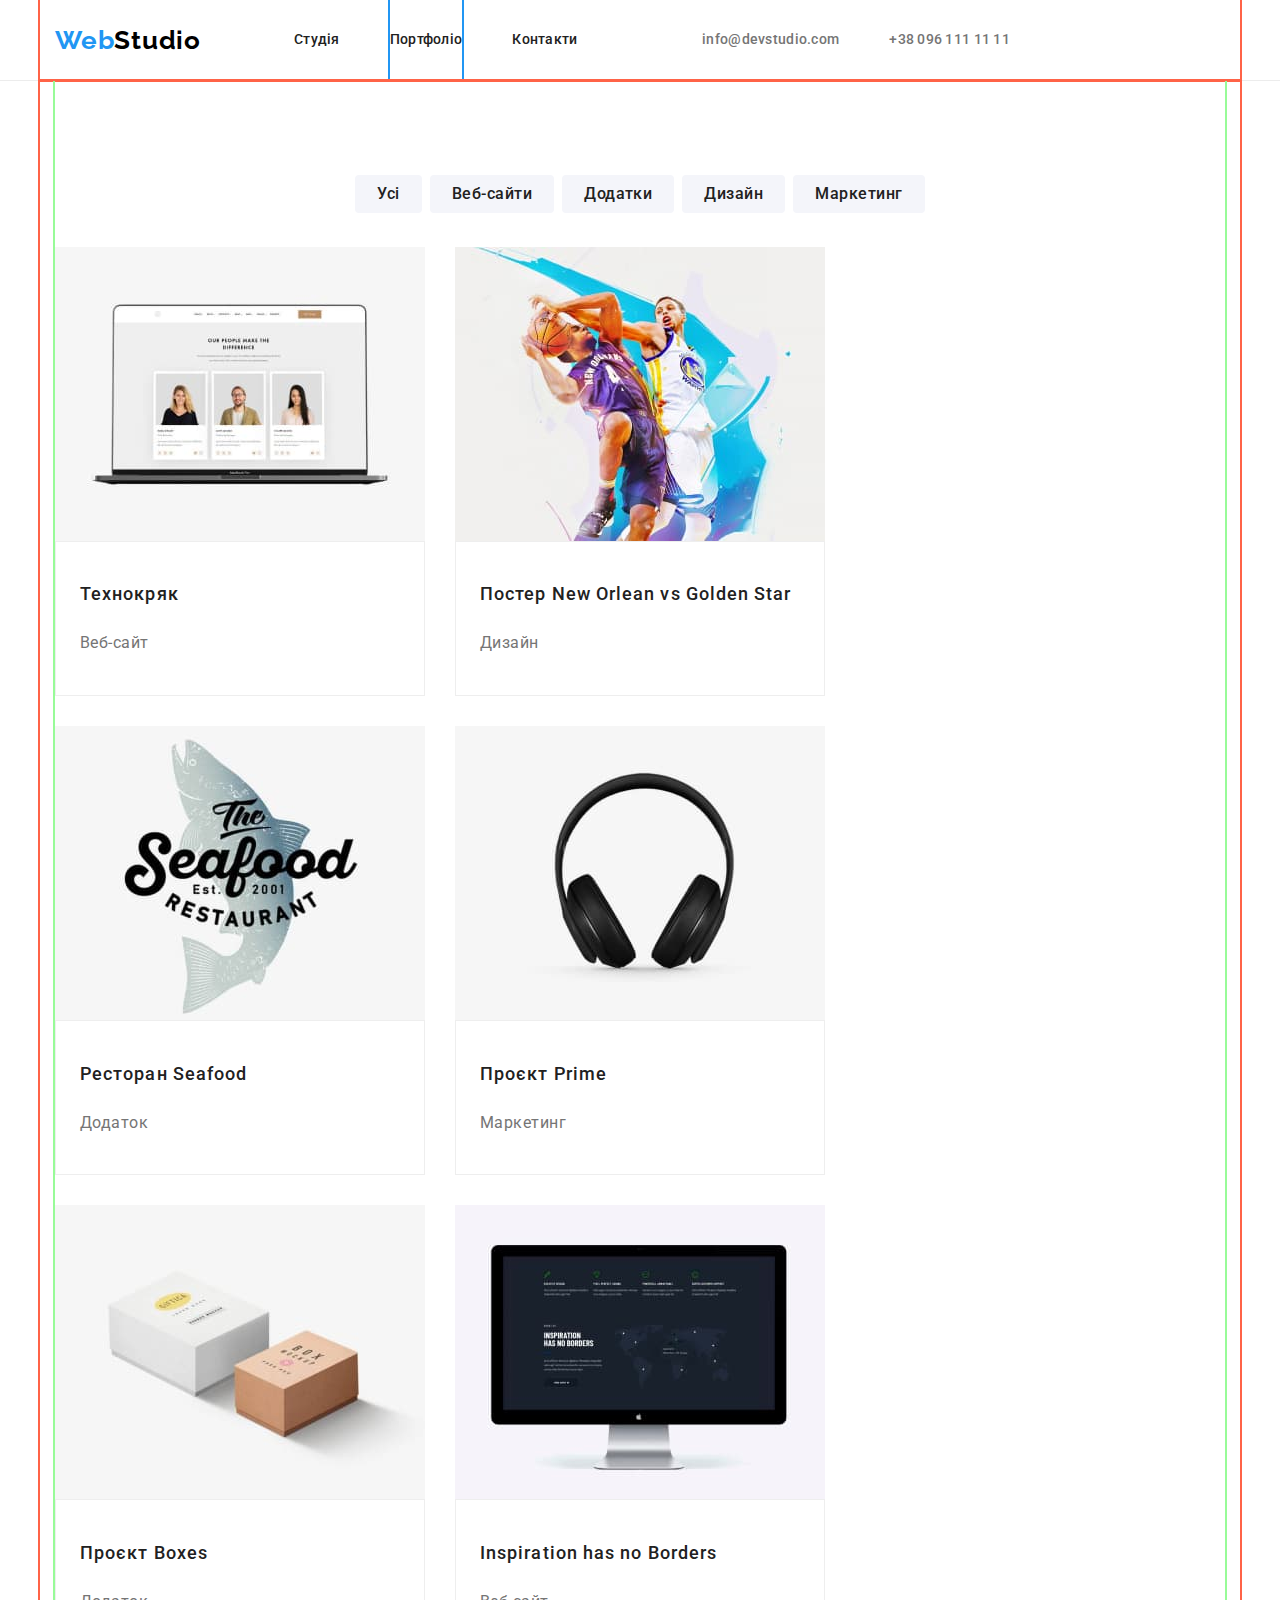
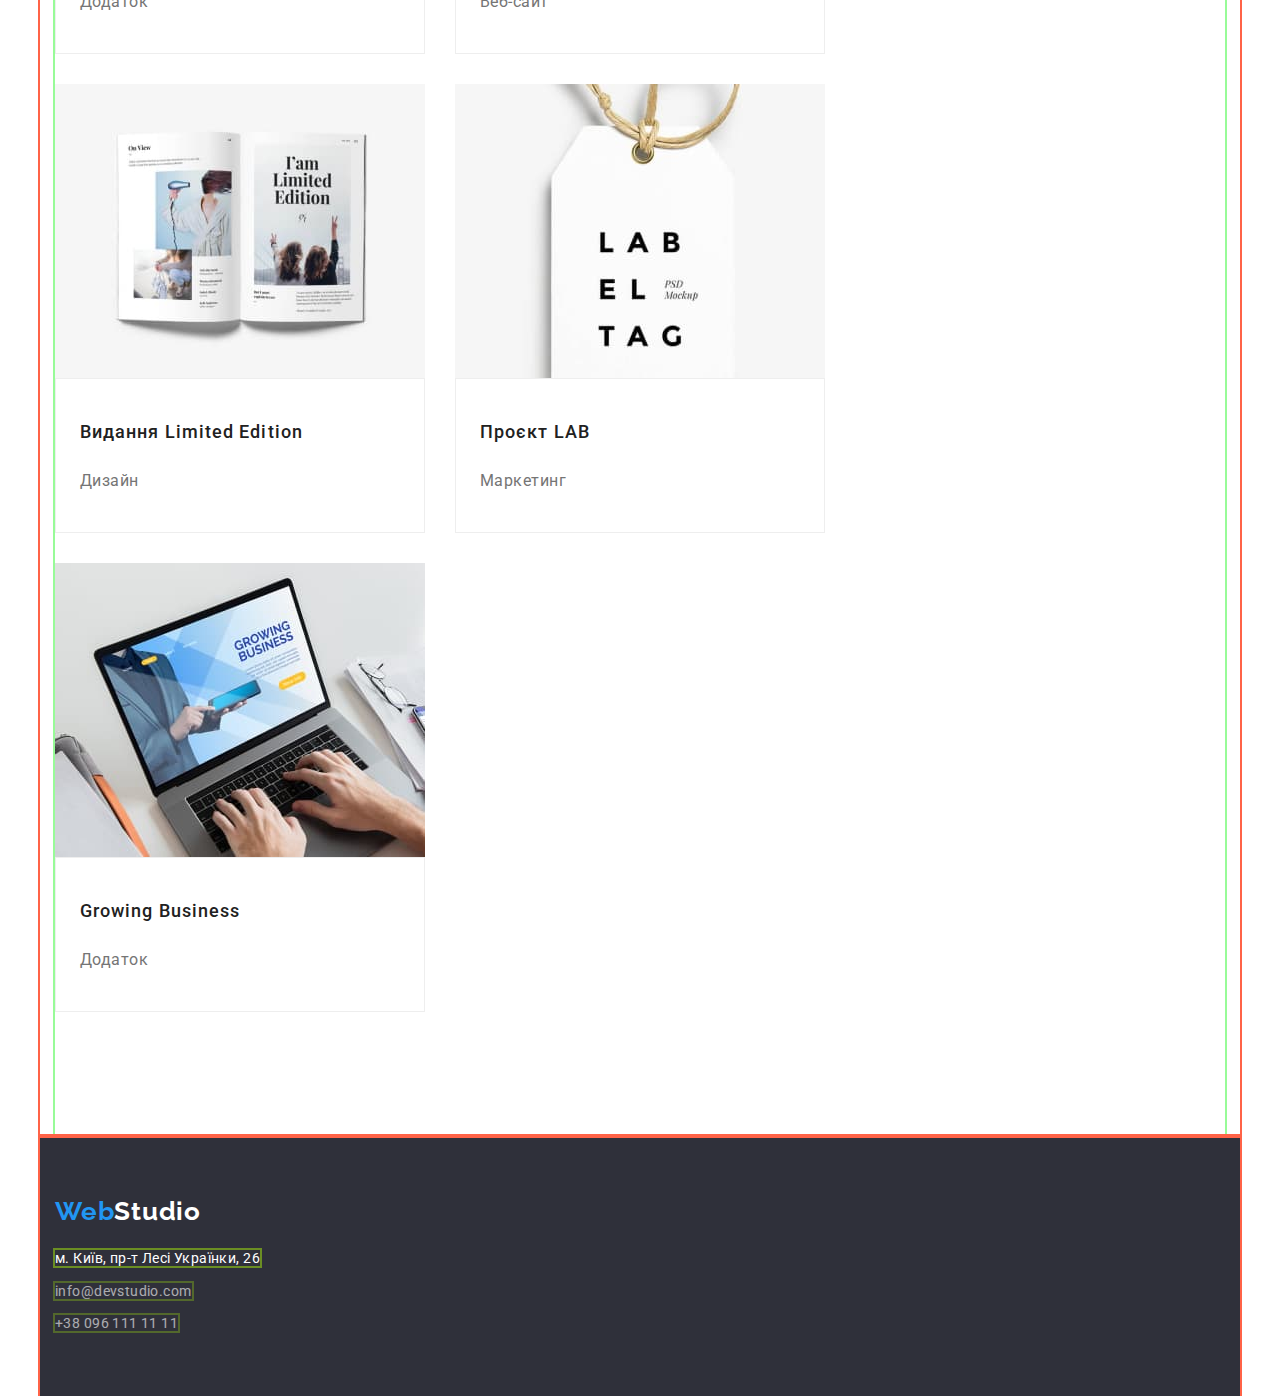
==== commit efa54b60: "header and footer loo better" ====
--- a/portfolio.html
+++ b/portfolio.html
@@ -20,25 +20,29 @@
   </head>
   <body>
     <header class="header">
-      <div class="container">
+      <div class="container header-flex-box">
         <nav class="navigation">
           <a class="logo header-logo" href="./index.html"
             ><span class="logo-accent">Web</span>Studio</a
           >
           <ul class="nav-list no-marker-list">
             <li class="nav-item"><a class="link" href="./index.html">Студія</a></li>
-            <li class="nav-item"><a class="link" href="./portfolio.html">Портфоліо</a></li>
+            <li class="nav-item">
+              <a class="link current-page-link" href="./portfolio.html">Портфоліо</a>
+            </li>
             <li class="nav-item"><a class="link" href="#">Контакти</a></li>
           </ul>
         </nav>
-        <ul class="contacts-list no-marker-list">
-          <li class="contacts-item">
-            <a class="link" href="mailto:info@devstudio.com">info@devstudio.com</a>
-          </li>
-          <li class="contacts-item">
-            <a class="link" href="tel:+380961111111">+38 096 111 11 11</a>
-          </li>
-        </ul>
+        <div class="nav-contacts-flex">
+          <ul class="contacts-list no-marker-list">
+            <li class="contacts-item">
+              <a class="link" href="mailto:info@devstudio.com">info@devstudio.com</a>
+            </li>
+            <li class="contacts-item">
+              <a class="link" href="tel:+380961111111">+38 096 111 11 11</a>
+            </li>
+          </ul>
+        </div>
       </div>
     </header>
     <main class="f-main">
@@ -185,31 +189,31 @@
         </section>
       </div>
     </main>
-    <footer class="footer">
-      <div class="container">
-        <a class="logo" href="./index.html"><span class="logo-accent">Web</span>Studio</a>
-        <address class="address-footer">
-          <!--nav-flex-->
-          <ul class="address-list no-marker-list">
-            <li class="address-item">
-              <a
-                class="address-link"
-                href="https://goo.gl/maps/CPtrU1FHBa2aNyZL9"
-                target="_blank"
-                rel="noopener noreferrer nofollow"
-                lang="uk"
-                >м. Київ, пр-т Лесі Українки, 26</a
-              >
-            </li>
-            <li class="address-item">
-              <a class="address-link" href="mailto:info@devstudio.com">info@devstudio.com</a>
-            </li>
-            <li class="address-item">
-              <a class="address-link" href="tel:+380961111111">+38 096 111 11 11</a>
-            </li>
-          </ul>
-        </address>
-      </div>
+    <footer class="footer container">
+      <!--div class="section-dimensions"-->
+      <a class="logo" href="./index.html"><span class="logo-accent">Web</span>Studio</a>
+      <address class="address-footer">
+        <!--nav-flex-->
+        <ul class="address-list no-marker-list">
+          <li class="address-item">
+            <a
+              class="address-link"
+              href="https://goo.gl/maps/CPtrU1FHBa2aNyZL9"
+              target="_blank"
+              rel="noopener noreferrer nofollow"
+              lang="uk"
+              >м. Київ, пр-т Лесі Українки, 26</a
+            >
+          </li>
+          <li class="address-item">
+            <a class="address-link" href="mailto:info@devstudio.com">info@devstudio.com</a>
+          </li>
+          <li class="address-item">
+            <a class="address-link" href="tel:+380961111111">+38 096 111 11 11</a>
+          </li>
+        </ul>
+      </address>
+      <!--/div-->
     </footer>
   </body>
 </html>
--- a/css/styles.css
+++ b/css/styles.css
@@ -77,23 +77,6 @@
   padding-right: 15px;
   outline: 2px solid tomato; /*Репета-стайл*/
 }
-
-/*.contact-list*/
-.nav-flex,
-.navigation {
-  display: flex;
-  align-items: center;
-  flex-direction: row;
-}
-/*.nav-block {
-  display: block;
-}*/
-
-.contacts-list {
-  display: flex;
-  margin-left: auto;
-  gap: 50px;
-}
 .section-dimensions {
   width: 100%;
   padding-top: 94px;
@@ -102,6 +85,35 @@
   margin-right: 0px;*/
   outline: 2px solid palegreen; /*Репета-стайл*/
 }
+/*.contact-list*/
+.current-page-link
+{
+  /*color: var(--bluetextclr);*/
+  outline: 2px solid var(--bluetextclr); /*Репета-стайл*/
+}
+
+.header-flex-box, 
+.nav-contacts-flex,
+.navigation {
+  display: flex;
+  align-items: center;
+  flex-direction: row;
+  
+}
+.nav-contacts-flex {
+  margin-left: auto;
+  margin-right: 215px;
+}
+/*.nav-block {
+  display: block;
+}*/
+
+.contacts-list {
+  display: flex;
+  
+  gap: 50px;
+}
+
 .feature-text,
 .team-person-text {
   color: var(--fontcolordescrp);
@@ -229,7 +241,13 @@
 .address-item > .address-link:hover  {
   color: var(--bluetextclr);
 }
-/*.no-marker-list*/ 
+.nav-item > .link,
+.contacts-item > .link
+/*, .address-item > .address-link */
+{
+  display: block;
+  padding: 32px 0;
+}
 .all-big-chars {
   text-transform: uppercase;
 }
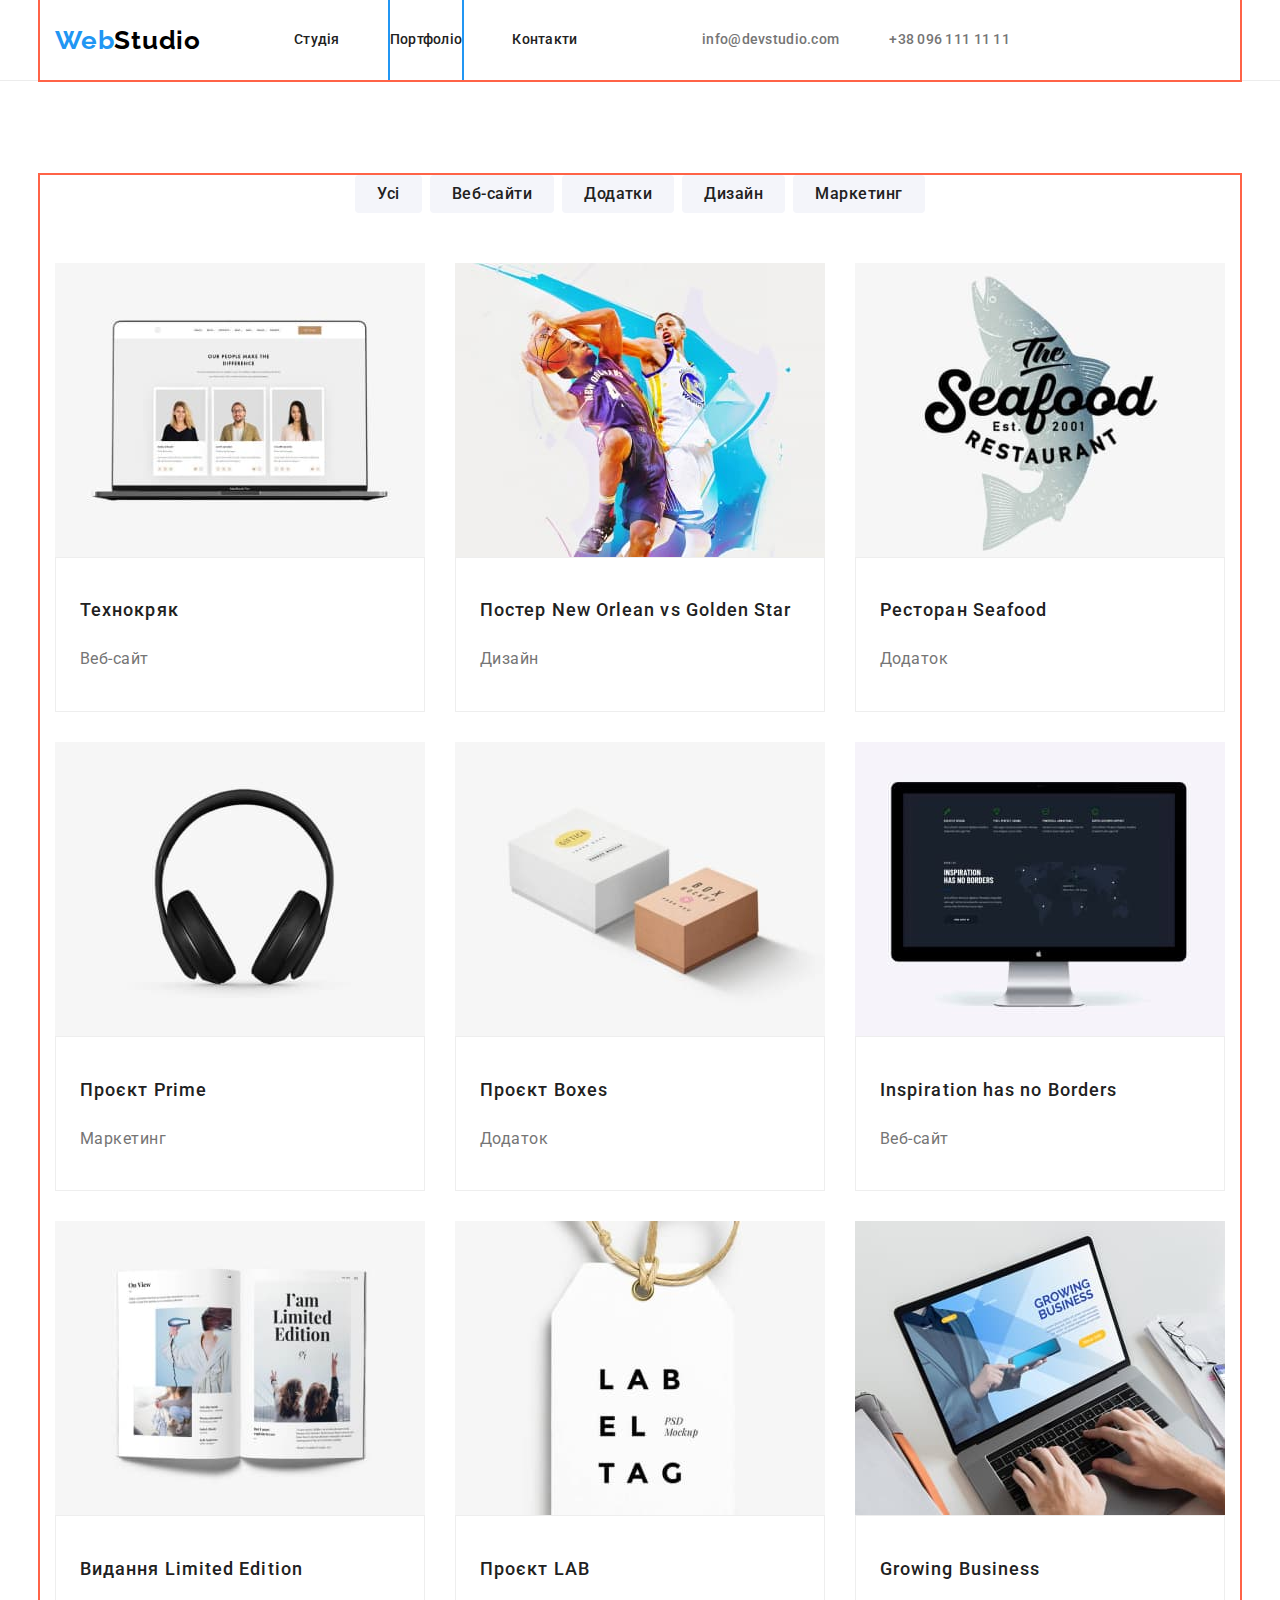
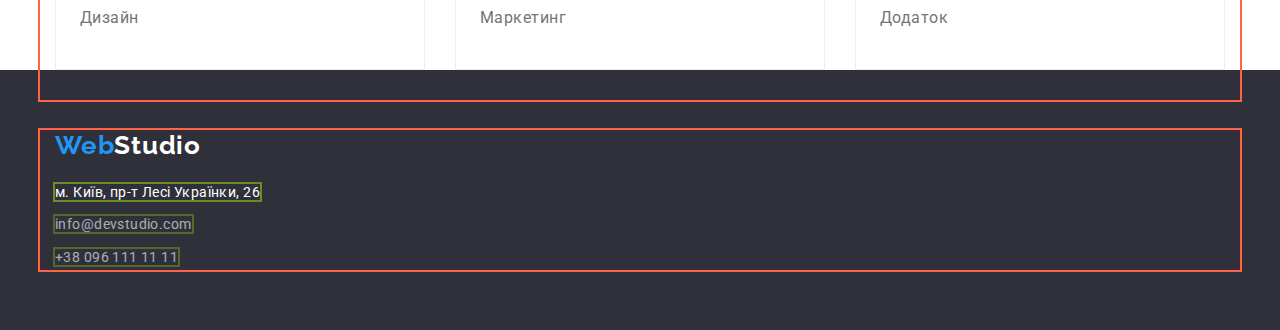
==== commit 509f7389: "nice portfolio mesh" ====
--- a/portfolio.html
+++ b/portfolio.html
@@ -46,9 +46,10 @@
       </div>
     </header>
     <main class="f-main">
-      <div class="container">
-        <section class="filters section-dimensions">
-          <h1 class="hero-title visually-hidden">--------Портфоліо----------------------------</h1>
+      <section class="filters">
+        <!--section-dimensions-->
+        <div class="container">
+          <h1 class="hero-title visually-hidden">--------Фільтри----------------------------</h1>
           <ul class="filters-list no-marker-list">
             <li class="filters-item">
               <button class="filter-button" type="button">Усі</button>
@@ -66,7 +67,6 @@
               <button class="filter-button" type="button">Маркетинг</button>
             </li>
           </ul>
-
           <ul class="cards-list no-marker-list">
             <li class="cards-item">
               <img
@@ -186,34 +186,34 @@
               </div>
             </li>
           </ul>
-        </section>
+        </div>
+      </section>
+    </main>
+    <footer class="footer">
+      <div class="container">
+        <a class="logo" href="./index.html"><span class="logo-accent">Web</span>Studio</a>
+        <address class="address-footer">
+          <!--nav-flex-->
+          <ul class="address-list no-marker-list">
+            <li class="address-item">
+              <a
+                class="address-link"
+                href="https://goo.gl/maps/CPtrU1FHBa2aNyZL9"
+                target="_blank"
+                rel="noopener noreferrer nofollow"
+                lang="uk"
+                >м. Київ, пр-т Лесі Українки, 26</a
+              >
+            </li>
+            <li class="address-item">
+              <a class="address-link" href="mailto:info@devstudio.com">info@devstudio.com</a>
+            </li>
+            <li class="address-item">
+              <a class="address-link" href="tel:+380961111111">+38 096 111 11 11</a>
+            </li>
+          </ul>
+        </address>
       </div>
-    </main>
-    <footer class="footer container">
-      <!--div class="section-dimensions"-->
-      <a class="logo" href="./index.html"><span class="logo-accent">Web</span>Studio</a>
-      <address class="address-footer">
-        <!--nav-flex-->
-        <ul class="address-list no-marker-list">
-          <li class="address-item">
-            <a
-              class="address-link"
-              href="https://goo.gl/maps/CPtrU1FHBa2aNyZL9"
-              target="_blank"
-              rel="noopener noreferrer nofollow"
-              lang="uk"
-              >м. Київ, пр-т Лесі Українки, 26</a
-            >
-          </li>
-          <li class="address-item">
-            <a class="address-link" href="mailto:info@devstudio.com">info@devstudio.com</a>
-          </li>
-          <li class="address-item">
-            <a class="address-link" href="tel:+380961111111">+38 096 111 11 11</a>
-          </li>
-        </ul>
-      </address>
-      <!--/div-->
     </footer>
   </body>
 </html>
--- a/css/styles.css
+++ b/css/styles.css
@@ -18,6 +18,8 @@
   --greybtbn: #f4f5fa;
   --background-card-color: #eeeeee;
   --header-frame-color: #ececec;
+  --card-item-gap: 30px;
+  --card-item-rows-number: 3;
 
   /*--blue-order-button-active: #188ce8;*/
   /*--logoshadow: 0px 4px 4px rgba(0, 0, 0, 0.25); /*text-shadow*/
@@ -81,36 +83,31 @@
   width: 100%;
   padding-top: 94px;
   padding-bottom: 94px;
-  /*margin-left: 0px;
-  margin-right: 0px;*/
+  margin-left: 0px;
+  margin-right: 0px;
   outline: 2px solid palegreen; /*Репета-стайл*/
 }
 /*.contact-list*/
-.current-page-link
-{
+.current-page-link {
   /*color: var(--bluetextclr);*/
   outline: 2px solid var(--bluetextclr); /*Репета-стайл*/
 }
 
-.header-flex-box, 
+.header-flex-box,
 .nav-contacts-flex,
 .navigation {
   display: flex;
   align-items: center;
   flex-direction: row;
-  
 }
 .nav-contacts-flex {
   margin-left: auto;
   margin-right: 215px;
 }
-/*.nav-block {
-  display: block;
-}*/
 
 .contacts-list {
   display: flex;
-  
+
   gap: 50px;
 }
 
@@ -180,14 +177,11 @@
 }*/
 .address-footer {
   font-style: inherit;
-  
-}
-.address-item:not(:last-child)
-{
+}
+.address-item:not(:last-child) {
   margin-bottom: 9px;
 }
-.address-item:nth-child(n+2)
-{
+.address-item:nth-child(n + 2) {
   color: var(--whitetxt);
   opacity: var(--opasity-const);
 }
@@ -205,11 +199,10 @@
   margin-left: 93px;
 }
 .header-logo {
-  padding 24px 0;
-}
-.footer-logo
-{
-  padding 24px 0;
+  padding: 24px 0;
+}
+.footer-logo {
+  padding: 24px 0;
 }
 
 .logo {
@@ -232,18 +225,16 @@
   cursor: pointer;
 }
 .nav-item > .link:active,
-.contacts-item > .link:active
-.address-item > .address-link:hover  {
+.contacts-item > .link:active .address-item > .address-link:hover {
   color: var(--bluetextclr);
 }
 .nav-item > .link:focus,
-.contacts-item > .link:focus
-.address-item > .address-link:hover  {
+.contacts-item > .link:focus .address-item > .address-link:hover {
   color: var(--bluetextclr);
 }
 .nav-item > .link,
 .contacts-item > .link
-/*, .address-item > .address-link */
+/*, .address-item > .address-link *//*розширення клікабельної зони*/
 {
   display: block;
   padding: 32px 0;
@@ -257,6 +248,7 @@
   padding-top: 200px;
   padding-bottom: 200px;
   text-align: center;
+  margin-top: 0;
 }
 
 .hero-title {
@@ -319,7 +311,7 @@
 }
 .feature-text {
   line-height: 1.71;
-  width: 270px;
+  /*width: 270px;*/
   letter-spacing: 0.03em;
 }
 
@@ -348,6 +340,7 @@
 
 .features-title,
 .team-title {
+  margin-top: 0;
   font-size: 36px;
   font-weight: 700;
   color: var(--fontcolorh3);
@@ -395,14 +388,18 @@
   width: 270px;
 }*/
 .filters {
-  /*background-color: var(--bg-color-grey);*/
+  margin-top: 94px;
 }
 .filters-list {
   display: flex;
   flex-direction: row;
   justify-content: center;
+  padding: 0;
+  margin: 0;
   gap: 8px;
-  margin-bottom: 34px;
+  /*
+  margin-top: 34px;*/
+  margin-bottom: 50px;
 }
 .filter-button {
   border: none;
@@ -432,17 +429,18 @@
 .cards-list {
   display: flex;
   flex-wrap: wrap;
+  padding: 0;
+  margin: 0;
   /*flex-direction: row;*/
-  /*max-width: 1200px;*/
-  /*margin-bottom: -30px;
-  margin-right: -30px;*/
+  margin-right: calc(-1 * var(--card-item-gap));
+  margin-bottom: calc(-1 * var(--card-item-gap));
   /*gap: 30px;*/
 }
 .cards-item {
   /*background-color: var(--background-card-color);*/
-  width: calc(100% / 3) - 30px;
-  margin-right: 30px;
-  margin-bottom: 30px;
+  flex-basis: calc(100% / var(--card-item-rows-number))-var(--card-item-gap);
+  margin-right: var(--card-item-gap);
+  margin-bottom: var(--card-item-gap);
 }
 .card-wrapper {
   padding: 20px 24px;
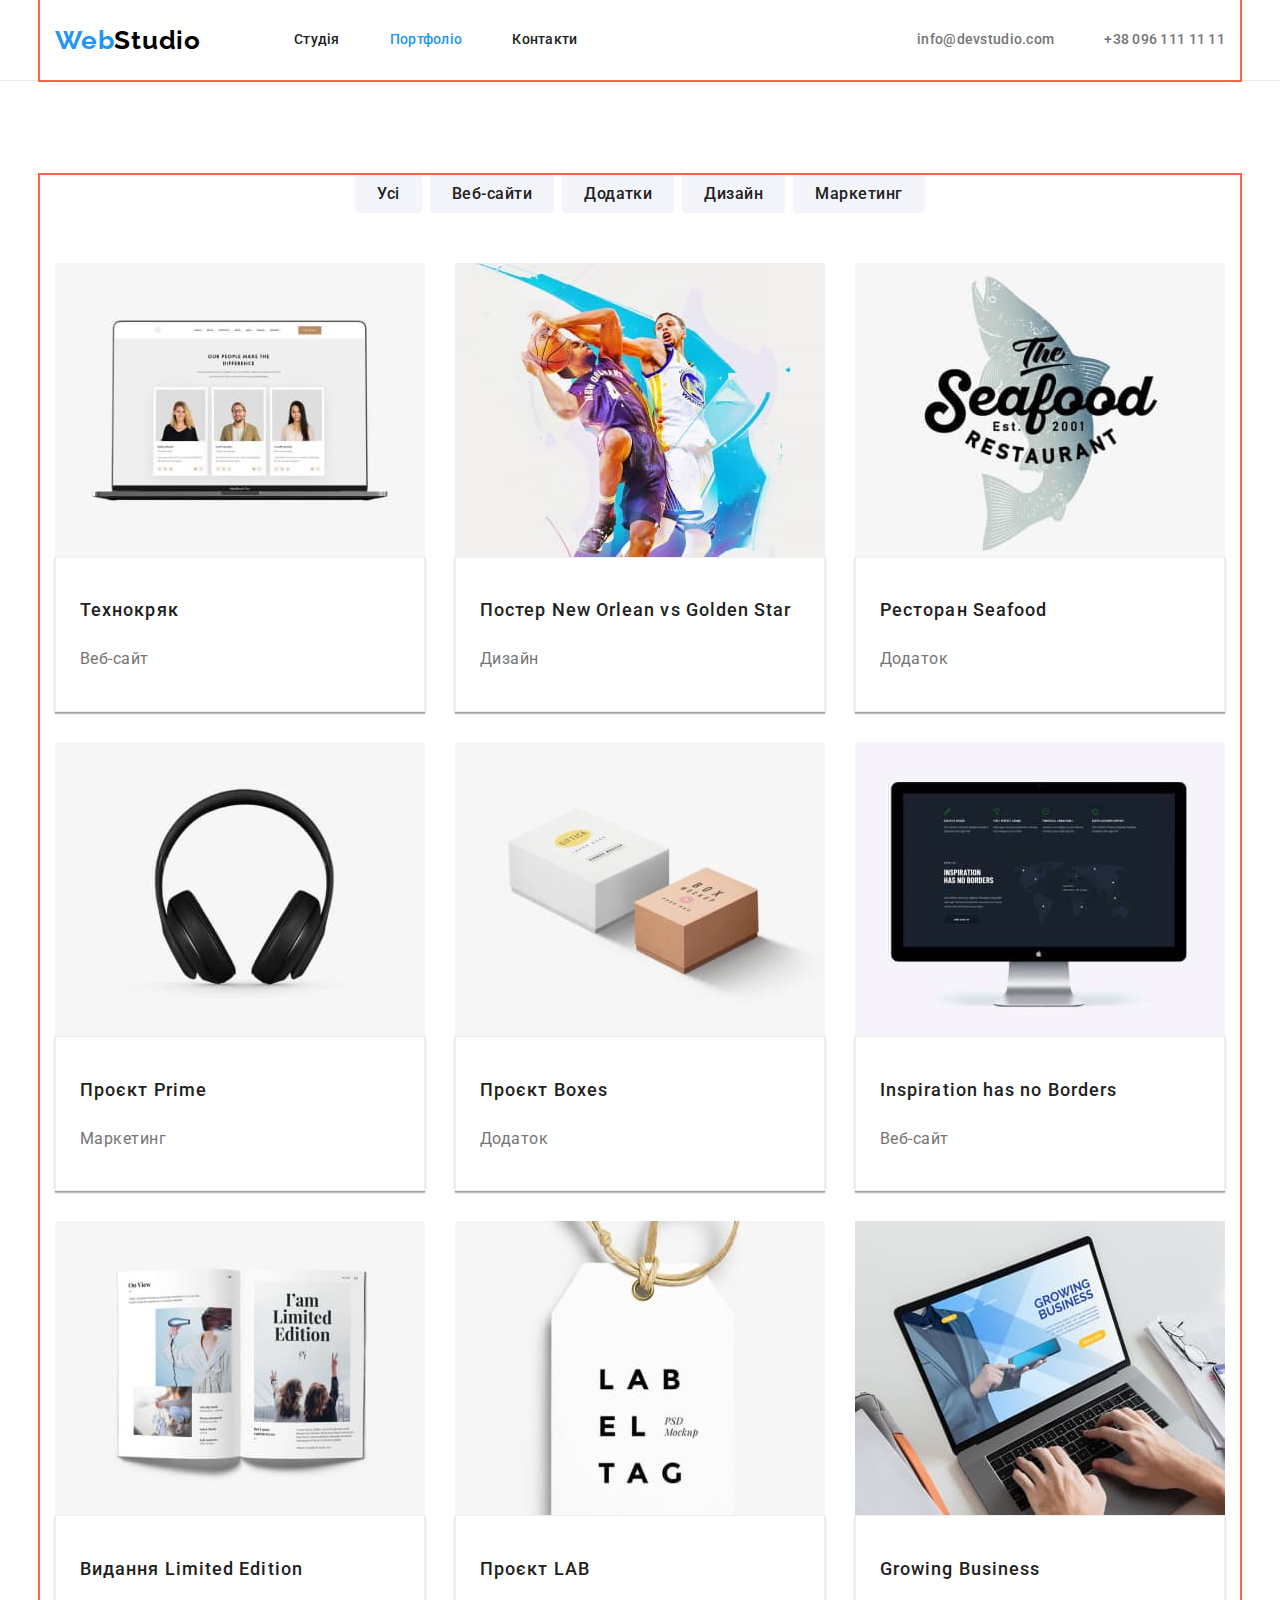
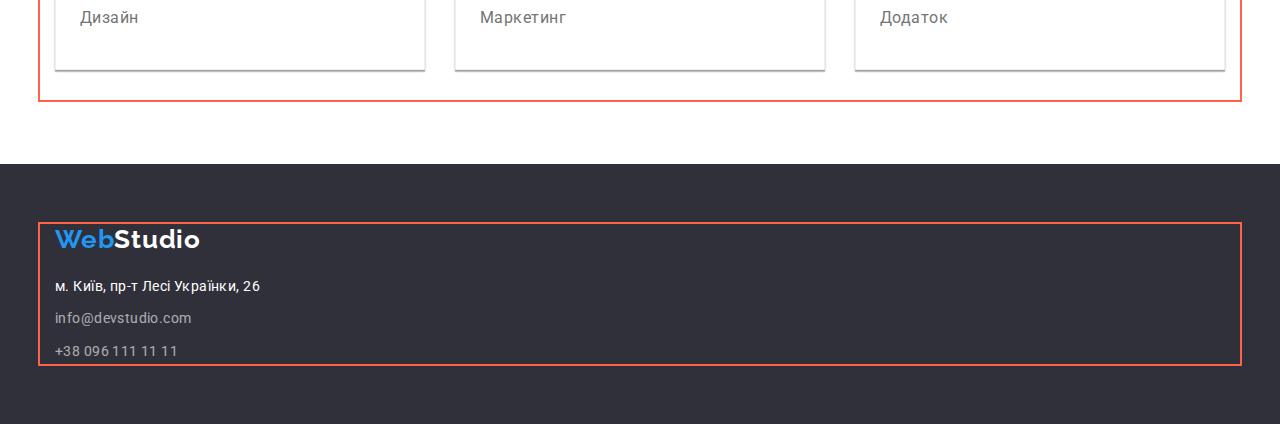
==== commit fcba4614: "o-really-current" ====
--- a/portfolio.html
+++ b/portfolio.html
@@ -28,7 +28,9 @@
           <ul class="nav-list no-marker-list">
             <li class="nav-item"><a class="link" href="./index.html">Студія</a></li>
             <li class="nav-item">
-              <a class="link current-page-link" href="./portfolio.html">Портфоліо</a>
+              <a class="link o-really-current" href="./portfolio.html"
+                ><span class="current-page-link">Портфоліо</span></a
+              >
             </li>
             <li class="nav-item"><a class="link" href="#">Контакти</a></li>
           </ul>
--- a/css/styles.css
+++ b/css/styles.css
@@ -20,7 +20,8 @@
   --header-frame-color: #ececec;
   --card-item-gap: 30px;
   --card-item-rows-number: 3;
-
+  --card-wrapper-shadow: 0px 1px 3px rgba(0, 0, 0, 0.12), 0px 1px 1px rgba(0, 0, 0, 0.14),
+    0px 2px 1px rgba(0, 0, 0, 0.2);
   /*--blue-order-button-active: #188ce8;*/
   /*--logoshadow: 0px 4px 4px rgba(0, 0, 0, 0.25); /*text-shadow*/
   --our-command-bg: #f5f4fa;
@@ -81,16 +82,17 @@
 }
 .section-dimensions {
   width: 100%;
-  padding-top: 94px;
+  /*padding-top: 94px;
   padding-bottom: 94px;
   margin-left: 0px;
-  margin-right: 0px;
+  margin-right: 0px;*/
   outline: 2px solid palegreen; /*Репета-стайл*/
 }
 /*.contact-list*/
-.current-page-link {
-  /*color: var(--bluetextclr);*/
-  outline: 2px solid var(--bluetextclr); /*Репета-стайл*/
+.o-really-current .current-page-link {
+  color: var(--bluetextclr);
+  /*opacity: var(--opasity-const);*/
+  /*outline: 2px solid var(--bluetextclr);*/ /*Репета-стайл*/
 }
 
 .header-flex-box,
@@ -102,7 +104,7 @@
 }
 .nav-contacts-flex {
   margin-left: auto;
-  margin-right: 215px;
+  /*margin-right: none;*/
 }
 
 .contacts-list {
@@ -190,7 +192,7 @@
   text-decoration: none;
   letter-spacing: 0.03em;
   line-height: 1.71;
-  outline: 2px solid olivedrab; /*Репета-стайл*/
+  /*outline: 2px solid olivedrab;*/ /*Репета-стайл*/
 }
 
 .nav-list {
@@ -365,6 +367,7 @@
   padding-top: 30px;
   width: 270px;
   border-radius: 0px 0px 4px 4px;
+  box-shadow: var(--card-wrapper-shadow);
   /*box-shadow: 0px 1px 3px rgba(0, 0, 0, 0.12), 0px 1px 1px rgba(0, 0, 0, 0.14),
     0px 2px 1px rgba(0, 0, 0, 0.2);*/
   text-align: center;
@@ -388,7 +391,8 @@
   width: 270px;
 }*/
 .filters {
-  margin-top: 94px;
+  margin-bottom: 94px;
+  padding-top: 94px;
 }
 .filters-list {
   display: flex;
@@ -446,6 +450,7 @@
   padding: 20px 24px;
   border: 1px solid var(--background-card-color);
   background-color: var(--white-bg);
+  box-shadow: var(--card-wrapper-shadow);
 }
 .cards-item-img {
 }
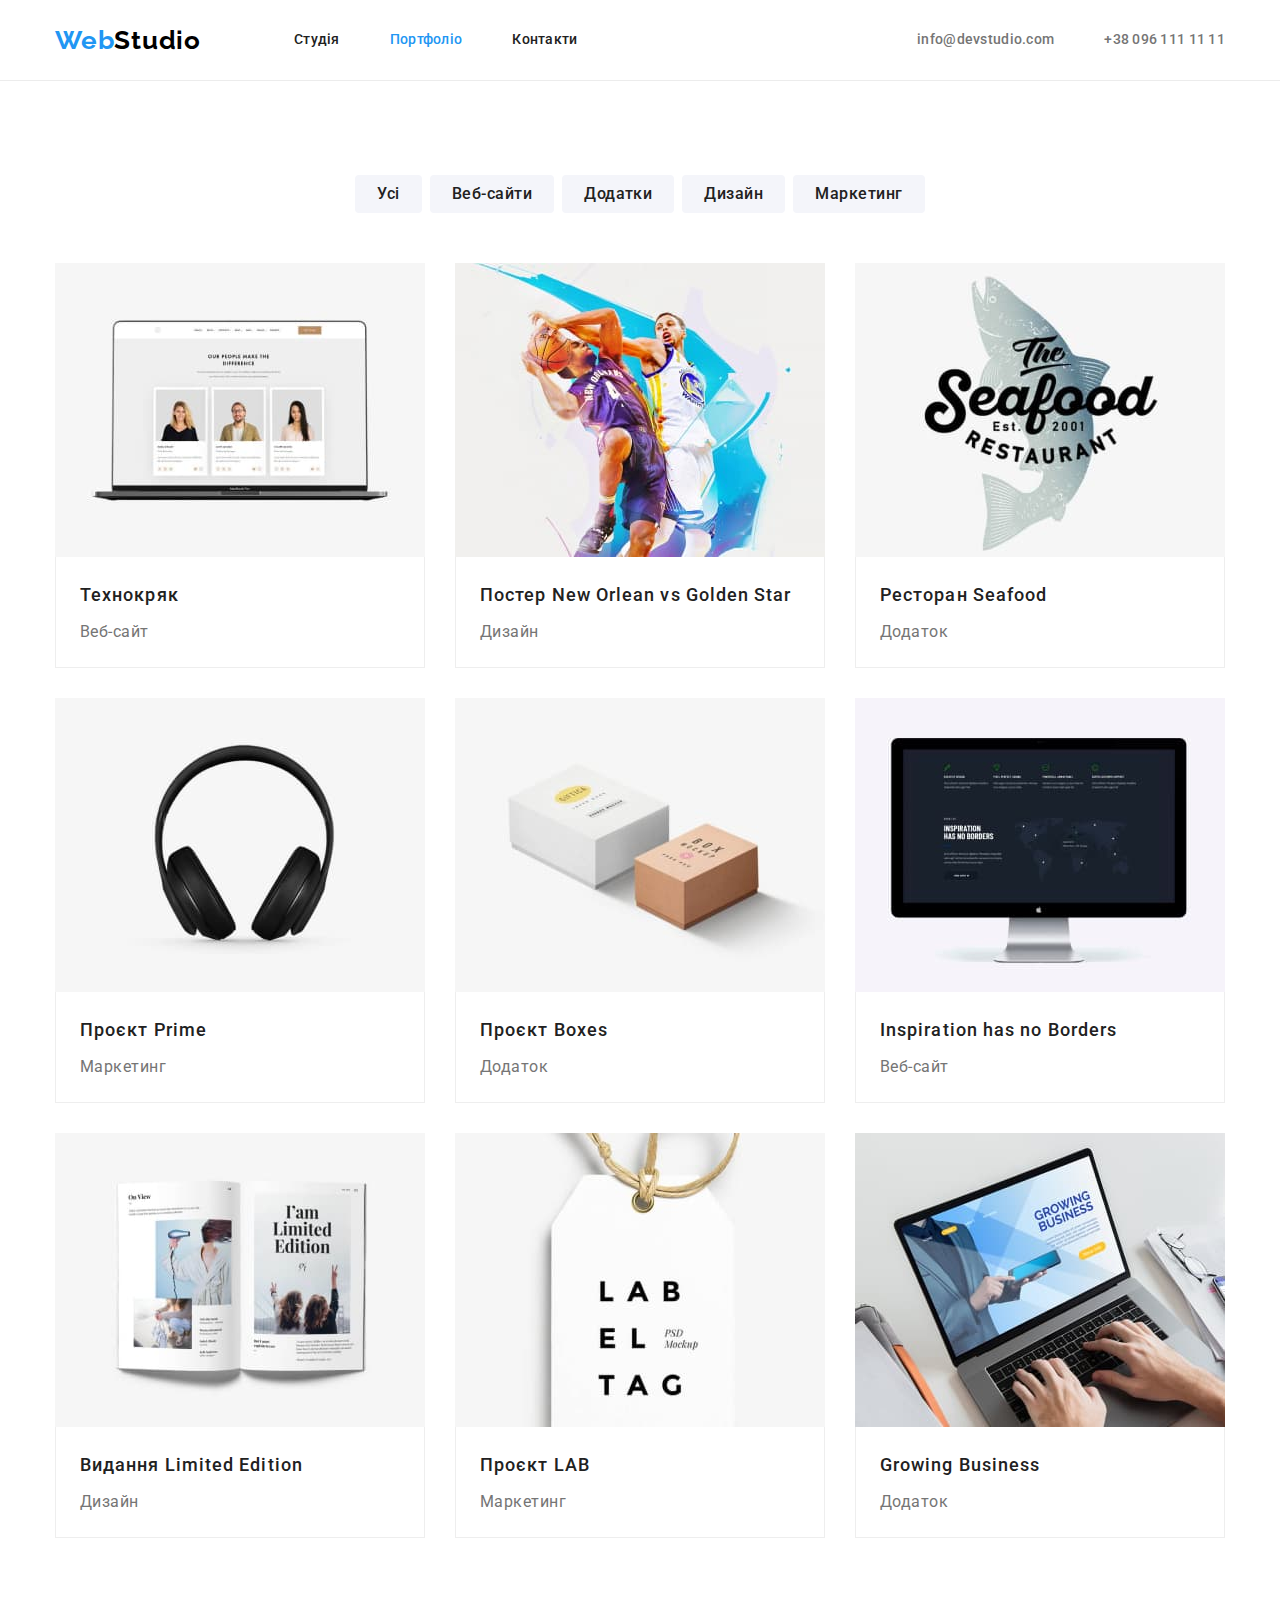
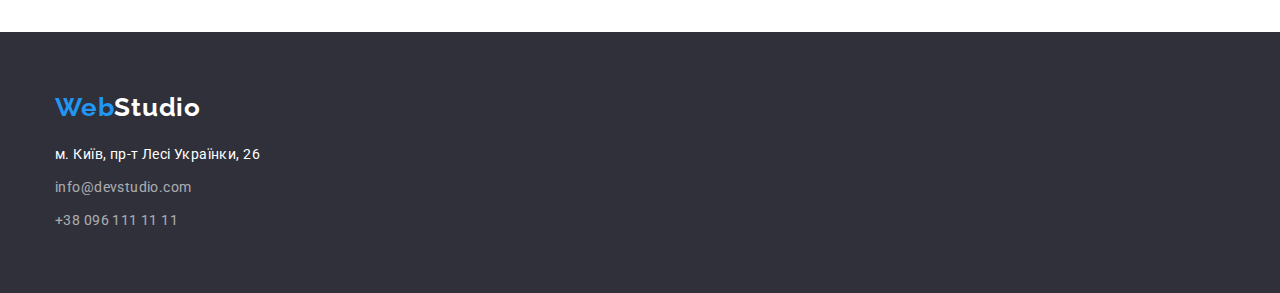
==== commit 115a7e92: "no outline!" ====
--- a/portfolio.html
+++ b/portfolio.html
@@ -48,7 +48,7 @@
       </div>
     </header>
     <main class="f-main">
-      <section class="filters">
+      <section class="filters section-paddings-px">
         <!--section-dimensions-->
         <div class="container">
           <h1 class="hero-title visually-hidden">--------Фільтри----------------------------</h1>
--- a/css/styles.css
+++ b/css/styles.css
@@ -78,21 +78,20 @@
   margin-right: auto;
   padding-left: 15px;
   padding-right: 15px;
-  outline: 2px solid tomato; /*Репета-стайл*/
-}
-.section-dimensions {
+  /*outline: 2px solid tomato; /*Репета-стайл*/
+}
+.section-paddings-px {
+  /*.section згідно ТЗ!*/
   width: 100%;
-  /*padding-top: 94px;
+  padding-top: 94px;
   padding-bottom: 94px;
-  margin-left: 0px;
+  /*margin-left: 0px;
   margin-right: 0px;*/
-  outline: 2px solid palegreen; /*Репета-стайл*/
+  /*outline: 2px solid palegreen; /*Репета-стайл*/
 }
 /*.contact-list*/
 .o-really-current .current-page-link {
   color: var(--bluetextclr);
-  /*opacity: var(--opasity-const);*/
-  /*outline: 2px solid var(--bluetextclr);*/ /*Репета-стайл*/
 }
 
 .header-flex-box,
@@ -254,6 +253,7 @@
 }
 
 .hero-title {
+  margin-top: 0;
   max-width: 696px;
   margin-bottom: 30px;
   margin-left: auto;
@@ -303,6 +303,7 @@
   width: 270px;
 }
 .feature-title {
+  margin-top: 0;
   margin-bottom: 10px;
   text-transform: uppercase;
   color: var(--fontcolorh3);
@@ -312,16 +313,18 @@
   letter-spacing: 0.03em;
 }
 .feature-text {
+  margin-top: 0;
+  margin-bottom: 0;
   line-height: 1.71;
-  /*width: 270px;*/
   letter-spacing: 0.03em;
 }
 
 .about {
-  margin-top: 0;
-  /*padding-top: 0;*/
+  /*margin-top: 0;*/
+  padding-top: 0;
 }
 .about-title {
+  margin-top: 0;
   margin-bottom: 50px;
   font-size: 36px;
   line-height: 1.16;
@@ -336,8 +339,10 @@
   gap: 30px;
 }
 .about-item {
+  margin-top: 0;
 }
 .about-image {
+  margin-top: 0;
 }
 
 .features-title,
@@ -362,18 +367,22 @@
   gap: 30px;
 }
 .text-wrapper {
+  margin-top: 0;
   margin-bottom: 0px;
   padding-bottom: 30px;
   padding-top: 30px;
   width: 270px;
   border-radius: 0px 0px 4px 4px;
   box-shadow: var(--card-wrapper-shadow);
+  border-top: none;
   /*box-shadow: 0px 1px 3px rgba(0, 0, 0, 0.12), 0px 1px 1px rgba(0, 0, 0, 0.14),
     0px 2px 1px rgba(0, 0, 0, 0.2);*/
   text-align: center;
   background: var(--white-bg);
 }
 .team-person-title {
+  margin-top: 0;
+  margin-bottom: 10px;
   font-size: 16px;
   font-weight: 500;
   color: var(--fontcolorh3);
@@ -382,6 +391,8 @@
 }
 
 .team-person-text {
+  margin-top: 0;
+  margin-bottom: 0;
   font-size: 16px;
   color: var(--fontcolordescrp);
   line-height: 1.19;
@@ -391,8 +402,8 @@
   width: 270px;
 }*/
 .filters {
-  margin-bottom: 94px;
-  padding-top: 94px;
+  /*margin-bottom: 94px;*/
+  /*padding-top: 94px;*/
 }
 .filters-list {
   display: flex;
@@ -423,6 +434,7 @@
 .filters-list .filter-button:focus {
   background-color: var(--bluebtn);
   color: var(--whitetxt);
+  box-shadow: var(--card-wrapper-shadow);
   /* box-shadow: 0px 3px 1px rgba(0, 0, 0, 0.1), 0px 1px 2px rgba(0, 0, 0, 0.08),
     0px 2px 2px rgba(0, 0, 0, 0.12);*/
 }
@@ -449,12 +461,14 @@
 .card-wrapper {
   padding: 20px 24px;
   border: 1px solid var(--background-card-color);
+  border-top: none;
   background-color: var(--white-bg);
-  box-shadow: var(--card-wrapper-shadow);
+  /*box-shadow: var(--card-wrapper-shadow);*/
 }
 .cards-item-img {
 }
 .cards-item-title {
+  margin-top: 0;
   margin-bottom: 4px;
   font-size: 18px;
   font-weight: 500;
@@ -463,6 +477,8 @@
   letter-spacing: 0.06em;
 }
 .cards-item-text {
+  margin-top: 0;
+  margin-bottom: 0;
   font-size: 16px;
   color: var(--fontcolordescrp);
   line-height: 1.88;
